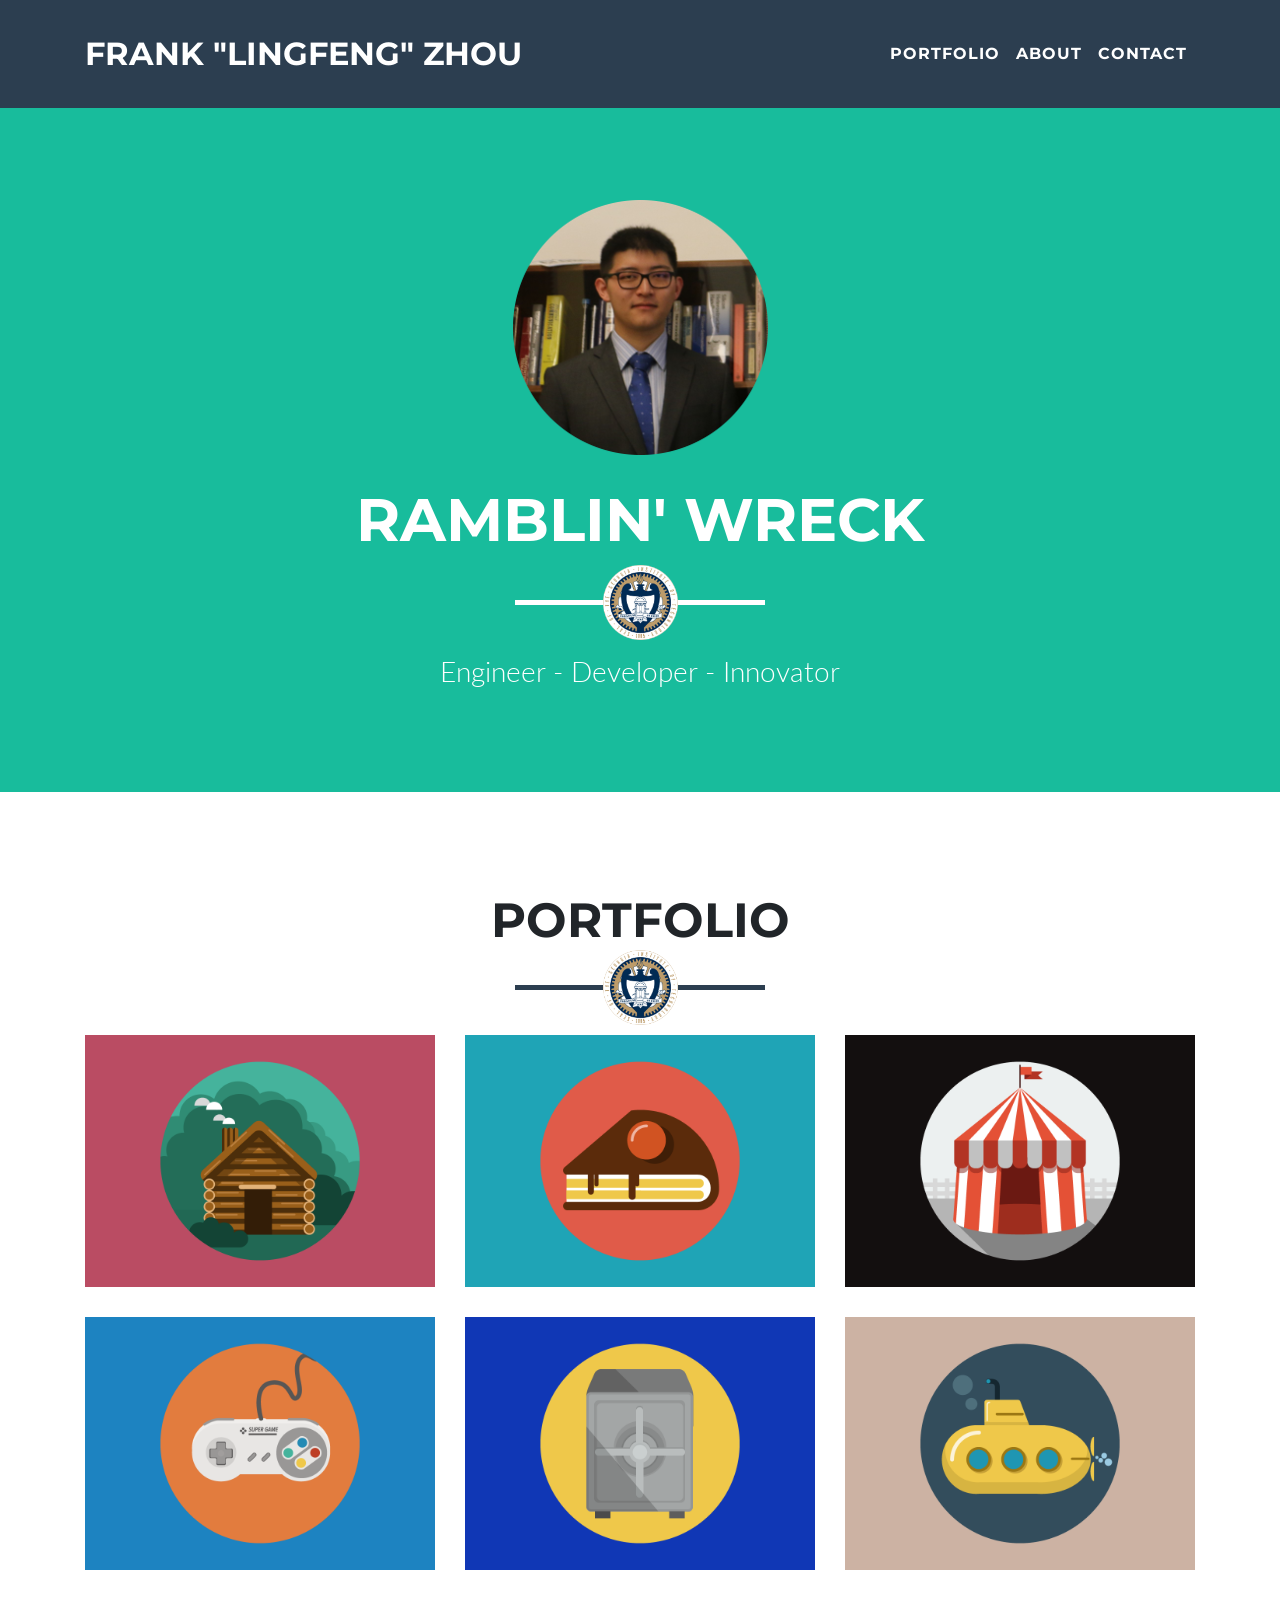
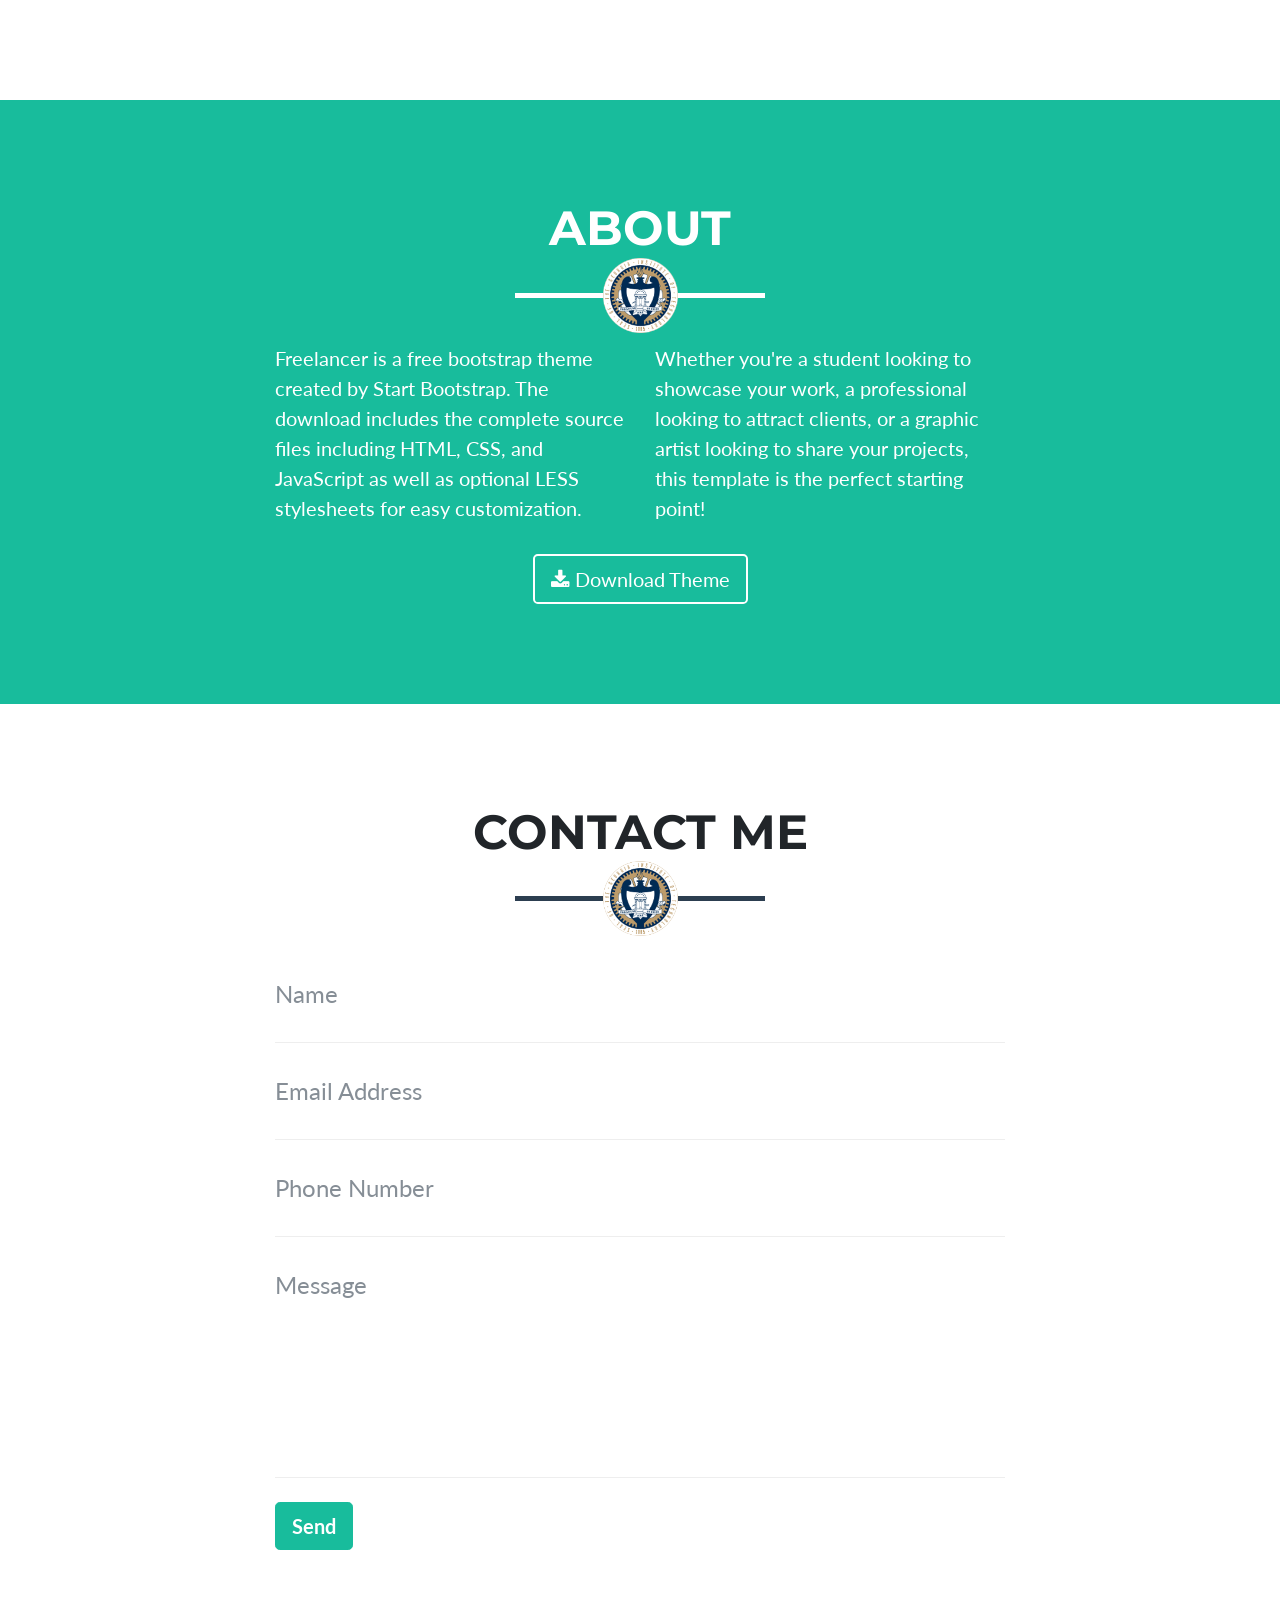
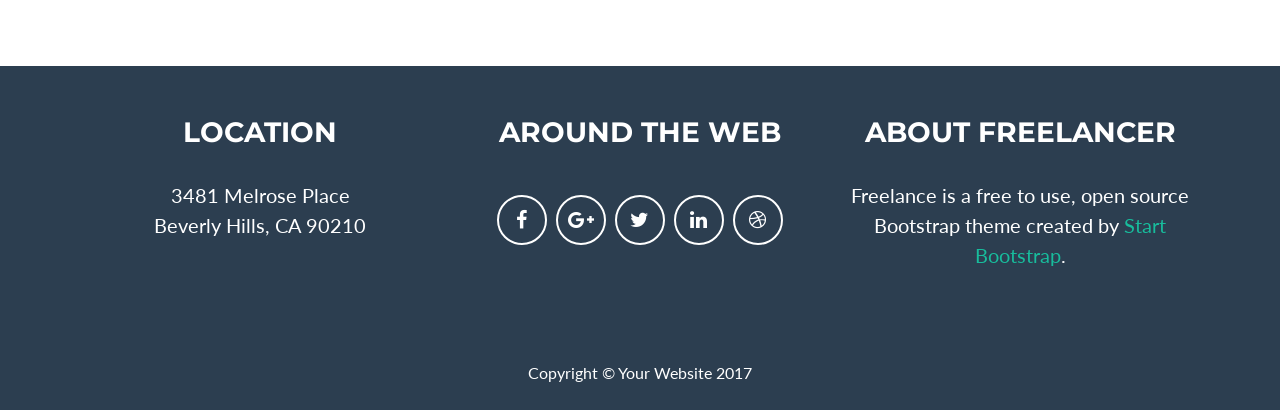
==== index.html @ 7f820479 "styling fixes" ====
<!DOCTYPE html>
<html lang="en">

  <head>

    <meta charset="utf-8">
    <meta name="viewport" content="width=device-width, initial-scale=1, shrink-to-fit=no">
    <meta name="description" content="">
    <meta name="author" content="">

    <title>Frank "Lingfeng" Zhou</title>

    <!-- Bootstrap core CSS -->
    <link href="vendor/bootstrap/css/bootstrap.min.css" rel="stylesheet">

    <!-- Custom fonts for this template -->
    <link href="vendor/font-awesome/css/font-awesome.min.css" rel="stylesheet" type="text/css">
    <link href="https://fonts.googleapis.com/css?family=Montserrat:400,700" rel="stylesheet" type="text/css">
    <link href="https://fonts.googleapis.com/css?family=Lato:400,700,400italic,700italic" rel="stylesheet" type="text/css">

    <!-- Custom styles for this template -->
    <link href="css/freelancer.css" rel="stylesheet">

  </head>

  <body id="page-top">

    <!-- Navigation -->
    <nav class="navbar navbar-expand-lg navbar-light fixed-top" id="mainNav">
      <div class="container">
        <a class="navbar-brand js-scroll-trigger" href="#page-top">Frank "Lingfeng" Zhou</a>
        <button class="navbar-toggler navbar-toggler-right" type="button" data-toggle="collapse" data-target="#navbarResponsive" aria-controls="navbarResponsive" aria-expanded="false" aria-label="Toggle navigation">
          Menu
          <i class="fa fa-bars"></i>
        </button>
        <div class="collapse navbar-collapse" id="navbarResponsive">
          <ul class="navbar-nav ml-auto">
            <li class="nav-item">
              <a class="nav-link js-scroll-trigger" href="#portfolio">Portfolio</a>
            </li>
            <li class="nav-item">
              <a class="nav-link js-scroll-trigger" href="#about">About</a>
            </li>
            <li class="nav-item">
              <a class="nav-link js-scroll-trigger" href="#contact">Contact</a>
            </li>
          </ul>
        </div>
      </div>
    </nav>

    <!-- Header -->
    <header class="masthead">
      <div class="container">
        <img class="img-fluid" src="img/profile.png" alt="">
        <div class="intro-text">
          <span class="name">Ramblin' Wreck</span>
          <hr class="star-light">
          <span class="skills">Engineer - Developer - Innovator</span>
        </div>
      </div>
    </header>

    <!-- Portfolio Grid Section -->
    <section id="portfolio">
      <div class="container">
        <h2 class="text-center">Portfolio</h2>
        <hr class="star-primary">
        <div class="row">
          <div class="col-sm-4 portfolio-item">
            <a class="portfolio-link" href="#portfolioModal1" data-toggle="modal">
              <div class="caption">
                <div class="caption-content">
                  <i class="fa fa-search-plus fa-3x"></i>
                </div>
              </div>
              <img class="img-fluid" src="img/portfolio/cabin.png" alt="">
            </a>
          </div>
          <div class="col-sm-4 portfolio-item">
            <a class="portfolio-link" href="#portfolioModal2" data-toggle="modal">
              <div class="caption">
                <div class="caption-content">
                  <i class="fa fa-search-plus fa-3x"></i>
                </div>
              </div>
              <img class="img-fluid" src="img/portfolio/cake.png" alt="">
            </a>
          </div>
          <div class="col-sm-4 portfolio-item">
            <a class="portfolio-link" href="#portfolioModal3" data-toggle="modal">
              <div class="caption">
                <div class="caption-content">
                  <i class="fa fa-search-plus fa-3x"></i>
                </div>
              </div>
              <img class="img-fluid" src="img/portfolio/circus.png" alt="">
            </a>
          </div>
          <div class="col-sm-4 portfolio-item">
            <a class="portfolio-link" href="#portfolioModal4" data-toggle="modal">
              <div class="caption">
                <div class="caption-content">
                  <i class="fa fa-search-plus fa-3x"></i>
                </div>
              </div>
              <img class="img-fluid" src="img/portfolio/game.png" alt="">
            </a>
          </div>
          <div class="col-sm-4 portfolio-item">
            <a class="portfolio-link" href="#portfolioModal5" data-toggle="modal">
              <div class="caption">
                <div class="caption-content">
                  <i class="fa fa-search-plus fa-3x"></i>
                </div>
              </div>
              <img class="img-fluid" src="img/portfolio/safe.png" alt="">
            </a>
          </div>
          <div class="col-sm-4 portfolio-item">
            <a class="portfolio-link" href="#portfolioModal6" data-toggle="modal">
              <div class="caption">
                <div class="caption-content">
                  <i class="fa fa-search-plus fa-3x"></i>
                </div>
              </div>
              <img class="img-fluid" src="img/portfolio/submarine.png" alt="">
            </a>
          </div>
        </div>
      </div>
    </section>

    <!-- About Section -->
    <section class="success" id="about">
      <div class="container">
        <h2 class="text-center">About</h2>
        <hr class="star-light">
        <div class="row">
          <div class="col-lg-4 ml-auto">
            <p>Freelancer is a free bootstrap theme created by Start Bootstrap. The download includes the complete source files including HTML, CSS, and JavaScript as well as optional LESS stylesheets for easy customization.</p>
          </div>
          <div class="col-lg-4 mr-auto">
            <p>Whether you're a student looking to showcase your work, a professional looking to attract clients, or a graphic artist looking to share your projects, this template is the perfect starting point!</p>
          </div>
          <div class="col-lg-8 mx-auto text-center">
            <a href="#" class="btn btn-lg btn-outline">
              <i class="fa fa-download"></i>
              Download Theme
            </a>
          </div>
        </div>
      </div>
    </section>

    <!-- Contact Section -->
    <section id="contact">
      <div class="container">
        <h2 class="text-center">Contact Me</h2>
        <hr class="star-primary">
        <div class="row">
          <div class="col-lg-8 mx-auto">
            <!-- To configure the contact form email address, go to mail/contact_me.php and update the email address in the PHP file on line 19. -->
            <!-- The form should work on most web servers, but if the form is not working you may need to configure your web server differently. -->
            <form name="sentMessage" id="contactForm" novalidate>
              <div class="control-group">
                <div class="form-group floating-label-form-group controls">
                  <label>Name</label>
                  <input class="form-control" id="name" type="text" placeholder="Name" required data-validation-required-message="Please enter your name.">
                  <p class="help-block text-danger"></p>
                </div>
              </div>
              <div class="control-group">
                <div class="form-group floating-label-form-group controls">
                  <label>Email Address</label>
                  <input class="form-control" id="email" type="email" placeholder="Email Address" required data-validation-required-message="Please enter your email address.">
                  <p class="help-block text-danger"></p>
                </div>
              </div>
              <div class="control-group">
                <div class="form-group floating-label-form-group controls">
                  <label>Phone Number</label>
                  <input class="form-control" id="phone" type="tel" placeholder="Phone Number" required data-validation-required-message="Please enter your phone number.">
                  <p class="help-block text-danger"></p>
                </div>
              </div>
              <div class="control-group">
                <div class="form-group floating-label-form-group controls">
                  <label>Message</label>
                  <textarea class="form-control" id="message" rows="5" placeholder="Message" required data-validation-required-message="Please enter a message."></textarea>
                  <p class="help-block text-danger"></p>
                </div>
              </div>
              <br>
              <div id="success"></div>
              <div class="form-group">
                <button type="submit" class="btn btn-success btn-lg" id="sendMessageButton">Send</button>
              </div>
            </form>
          </div>
        </div>
      </div>
    </section>

    <!-- Footer -->
    <footer class="text-center">
      <div class="footer-above">
        <div class="container">
          <div class="row">
            <div class="footer-col col-md-4">
              <h3>Location</h3>
              <p>3481 Melrose Place
                <br>Beverly Hills, CA 90210</p>
            </div>
            <div class="footer-col col-md-4">
              <h3>Around the Web</h3>
              <ul class="list-inline">
                <li class="list-inline-item">
                  <a class="btn-social btn-outline" href="#">
                    <i class="fa fa-fw fa-facebook"></i>
                  </a>
                </li>
                <li class="list-inline-item">
                  <a class="btn-social btn-outline" href="#">
                    <i class="fa fa-fw fa-google-plus"></i>
                  </a>
                </li>
                <li class="list-inline-item">
                  <a class="btn-social btn-outline" href="#">
                    <i class="fa fa-fw fa-twitter"></i>
                  </a>
                </li>
                <li class="list-inline-item">
                  <a class="btn-social btn-outline" href="#">
                    <i class="fa fa-fw fa-linkedin"></i>
                  </a>
                </li>
                <li class="list-inline-item">
                  <a class="btn-social btn-outline" href="#">
                    <i class="fa fa-fw fa-dribbble"></i>
                  </a>
                </li>
              </ul>
            </div>
            <div class="footer-col col-md-4">
              <h3>About Freelancer</h3>
              <p>Freelance is a free to use, open source Bootstrap theme created by
                <a href="http://startbootstrap.com">Start Bootstrap</a>.</p>
            </div>
          </div>
        </div>
      </div>
      <div class="footer-below">
        <div class="container">
          <div class="row">
            <div class="col-lg-12">
              Copyright &copy; Your Website 2017
            </div>
          </div>
        </div>
      </div>
    </footer>

    <!-- Scroll to Top Button (Only visible on small and extra-small screen sizes) -->
    <div class="scroll-top d-lg-none">
      <a class="btn btn-primary js-scroll-trigger" href="#page-top">
        <i class="fa fa-chevron-up"></i>
      </a>
    </div>

    <!-- Portfolio Modals -->
    <div class="portfolio-modal modal fade" id="portfolioModal1" tabindex="-1" role="dialog" aria-hidden="true">
      <div class="modal-dialog" role="document">
        <div class="modal-content">
          <div class="close-modal" data-dismiss="modal">
            <div class="lr">
              <div class="rl"></div>
            </div>
          </div>
          <div class="container">
            <div class="row">
              <div class="col-lg-8 mx-auto">
                <div class="modal-body">
                  <h2>Project Title</h2>
                  <hr class="star-primary">
                  <img class="img-fluid img-centered" src="img/portfolio/cabin.png" alt="">
                  <p>Use this area of the page to describe your project. The icon above is part of a free icon set by
                    <a href="https://sellfy.com/p/8Q9P/jV3VZ/">Flat Icons</a>. On their website, you can download their free set with 16 icons, or you can purchase the entire set with 146 icons for only $12!</p>
                  <ul class="list-inline item-details">
                    <li>Client:
                      <strong>
                        <a href="http://startbootstrap.com">Start Bootstrap</a>
                      </strong>
                    </li>
                    <li>Date:
                      <strong>
                        <a href="http://startbootstrap.com">April 2014</a>
                      </strong>
                    </li>
                    <li>Service:
                      <strong>
                        <a href="http://startbootstrap.com">Web Development</a>
                      </strong>
                    </li>
                  </ul>
                  <button class="btn btn-success" type="button" data-dismiss="modal">
                    <i class="fa fa-times"></i>
                    Close</button>
                </div>
              </div>
            </div>
          </div>
        </div>
      </div>
    </div>
    <div class="portfolio-modal modal fade" id="portfolioModal2" tabindex="-1" role="dialog" aria-hidden="true">
      <div class="modal-dialog" role="document">
        <div class="modal-content">
          <div class="close-modal" data-dismiss="modal">
            <div class="lr">
              <div class="rl"></div>
            </div>
          </div>
          <div class="container">
            <div class="row">
              <div class="col-lg-8 mx-auto">
                <div class="modal-body">
                  <h2>Project Title</h2>
                  <hr class="star-primary">
                  <img class="img-fluid img-centered" src="img/portfolio/cake.png" alt="">
                  <p>Use this area of the page to describe your project. The icon above is part of a free icon set by
                    <a href="https://sellfy.com/p/8Q9P/jV3VZ/">Flat Icons</a>. On their website, you can download their free set with 16 icons, or you can purchase the entire set with 146 icons for only $12!</p>
                  <ul class="list-inline item-details">
                    <li>Client:
                      <strong>
                        <a href="http://startbootstrap.com">Start Bootstrap</a>
                      </strong>
                    </li>
                    <li>Date:
                      <strong>
                        <a href="http://startbootstrap.com">April 2014</a>
                      </strong>
                    </li>
                    <li>Service:
                      <strong>
                        <a href="http://startbootstrap.com">Web Development</a>
                      </strong>
                    </li>
                  </ul>
                  <button class="btn btn-success" type="button" data-dismiss="modal">
                    <i class="fa fa-times"></i>
                    Close</button>
                </div>
              </div>
            </div>
          </div>
        </div>
      </div>
    </div>
    <div class="portfolio-modal modal fade" id="portfolioModal3" tabindex="-1" role="dialog" aria-hidden="true">
      <div class="modal-dialog" role="document">
        <div class="modal-content">
          <div class="close-modal" data-dismiss="modal">
            <div class="lr">
              <div class="rl"></div>
            </div>
          </div>
          <div class="container">
            <div class="row">
              <div class="col-lg-8 mx-auto">
                <div class="modal-body">
                  <h2>Project Title</h2>
                  <hr class="star-primary">
                  <img class="img-fluid img-centered" src="img/portfolio/circus.png" alt="">
                  <p>Use this area of the page to describe your project. The icon above is part of a free icon set by
                    <a href="https://sellfy.com/p/8Q9P/jV3VZ/">Flat Icons</a>. On their website, you can download their free set with 16 icons, or you can purchase the entire set with 146 icons for only $12!</p>
                  <ul class="list-inline item-details">
                    <li>Client:
                      <strong>
                        <a href="http://startbootstrap.com">Start Bootstrap</a>
                      </strong>
                    </li>
                    <li>Date:
                      <strong>
                        <a href="http://startbootstrap.com">April 2014</a>
                      </strong>
                    </li>
                    <li>Service:
                      <strong>
                        <a href="http://startbootstrap.com">Web Development</a>
                      </strong>
                    </li>
                  </ul>
                  <button class="btn btn-success" type="button" data-dismiss="modal">
                    <i class="fa fa-times"></i>
                    Close</button>
                </div>
              </div>
            </div>
          </div>
        </div>
      </div>
    </div>
    <div class="portfolio-modal modal fade" id="portfolioModal4" tabindex="-1" role="dialog" aria-hidden="true">
      <div class="modal-dialog" role="document">
        <div class="modal-content">
          <div class="close-modal" data-dismiss="modal">
            <div class="lr">
              <div class="rl"></div>
            </div>
          </div>
          <div class="container">
            <div class="row">
              <div class="col-lg-8 mx-auto">
                <div class="modal-body">
                  <h2>Project Title</h2>
                  <hr class="star-primary">
                  <img class="img-fluid img-centered" src="img/portfolio/game.png" alt="">
                  <p>Use this area of the page to describe your project. The icon above is part of a free icon set by
                    <a href="https://sellfy.com/p/8Q9P/jV3VZ/">Flat Icons</a>. On their website, you can download their free set with 16 icons, or you can purchase the entire set with 146 icons for only $12!</p>
                  <ul class="list-inline item-details">
                    <li>Client:
                      <strong>
                        <a href="http://startbootstrap.com">Start Bootstrap</a>
                      </strong>
                    </li>
                    <li>Date:
                      <strong>
                        <a href="http://startbootstrap.com">April 2014</a>
                      </strong>
                    </li>
                    <li>Service:
                      <strong>
                        <a href="http://startbootstrap.com">Web Development</a>
                      </strong>
                    </li>
                  </ul>
                  <button class="btn btn-success" type="button" data-dismiss="modal">
                    <i class="fa fa-times"></i>
                    Close</button>
                </div>
              </div>
            </div>
          </div>
        </div>
      </div>
    </div>
    <div class="portfolio-modal modal fade" id="portfolioModal5" tabindex="-1" role="dialog" aria-hidden="true">
      <div class="modal-dialog" role="document">
        <div class="modal-content">
          <div class="close-modal" data-dismiss="modal">
            <div class="lr">
              <div class="rl"></div>
            </div>
          </div>
          <div class="container">
            <div class="row">
              <div class="col-lg-8 mx-auto">
                <div class="modal-body">
                  <h2>Project Title</h2>
                  <hr class="star-primary">
                  <img class="img-fluid img-centered" src="img/portfolio/safe.png" alt="">
                  <p>Use this area of the page to describe your project. The icon above is part of a free icon set by
                    <a href="https://sellfy.com/p/8Q9P/jV3VZ/">Flat Icons</a>. On their website, you can download their free set with 16 icons, or you can purchase the entire set with 146 icons for only $12!</p>
                  <ul class="list-inline item-details">
                    <li>Client:
                      <strong>
                        <a href="http://startbootstrap.com">Start Bootstrap</a>
                      </strong>
                    </li>
                    <li>Date:
                      <strong>
                        <a href="http://startbootstrap.com">April 2014</a>
                      </strong>
                    </li>
                    <li>Service:
                      <strong>
                        <a href="http://startbootstrap.com">Web Development</a>
                      </strong>
                    </li>
                  </ul>
                  <button class="btn btn-success" type="button" data-dismiss="modal">
                    <i class="fa fa-times"></i>
                    Close</button>
                </div>
              </div>
            </div>
          </div>
        </div>
      </div>
    </div>
    <div class="portfolio-modal modal fade" id="portfolioModal6" tabindex="-1" role="dialog" aria-hidden="true">
      <div class="modal-dialog" role="document">
        <div class="modal-content">
          <div class="close-modal" data-dismiss="modal">
            <div class="lr">
              <div class="rl"></div>
            </div>
          </div>
          <div class="container">
            <div class="row">
              <div class="col-lg-8 mx-auto">
                <div class="modal-body">
                  <h2>Project Title</h2>
                  <hr class="star-primary">
                  <img class="img-fluid img-centered" src="img/portfolio/submarine.png" alt="">
                  <p>Use this area of the page to describe your project. The icon above is part of a free icon set by
                    <a href="https://sellfy.com/p/8Q9P/jV3VZ/">Flat Icons</a>. On their website, you can download their free set with 16 icons, or you can purchase the entire set with 146 icons for only $12!</p>
                  <ul class="list-inline item-details">
                    <li>Client:
                      <strong>
                        <a href="http://startbootstrap.com">Start Bootstrap</a>
                      </strong>
                    </li>
                    <li>Date:
                      <strong>
                        <a href="http://startbootstrap.com">April 2014</a>
                      </strong>
                    </li>
                    <li>Service:
                      <strong>
                        <a href="http://startbootstrap.com">Web Development</a>
                      </strong>
                    </li>
                  </ul>
                  <button class="btn btn-success" type="button" data-dismiss="modal">
                    <i class="fa fa-times"></i>
                    Close</button>
                </div>
              </div>
            </div>
          </div>
        </div>
      </div>
    </div>

    <!-- Bootstrap core JavaScript -->
    <script src="vendor/jquery/jquery.min.js"></script>
    <script src="vendor/bootstrap/js/bootstrap.bundle.min.js"></script>

    <!-- Plugin JavaScript -->
    <script src="vendor/jquery-easing/jquery.easing.min.js"></script>

    <!-- Contact Form JavaScript -->
    <script src="js/jqBootstrapValidation.js"></script>
    <script src="js/contact_me.js"></script>

    <!-- Custom scripts for this template -->
    <script src="js/freelancer.min.js"></script>

  </body>

</html>
---- css/freelancer.css ----
/*!
 * Start Bootstrap - Freelancer v4.0.0-beta.2 (https://startbootstrap.com/template-overviews/freelancer)
 * Copyright 2013-2017 Start Bootstrap
 * Licensed under MIT (https://github.com/BlackrockDigital/startbootstrap-freelancer/blob/master/LICENSE)
 */
body {
  font-family: 'Lato', 'Helvetica Neue', Helvetica, Arial, sans-serif;
  overflow-x: hidden; }

p {
  font-size: 20px; }

p.small {
  font-size: 16px; }

a,
a.active,
a:active,
a:focus,
a:hover {
  color: #18BC9C;
  outline: none; }

h1,
h2,
h3,
h4,
h5,
h6 {
  font-family: 'Montserrat', 'Helvetica Neue', Helvetica, Arial, sans-serif;
  font-weight: 700;
  text-transform: uppercase; }

hr.star-light,
hr.star-primary {
  max-width: 250px;
  margin: 35px auto 45px;
  padding: 0;
  text-align: center;
  border: none;
  border-top: solid 5px; }

hr.star-light:after,
hr.star-primary:after {
  position: relative;
  top: -2.5em;
  display: inline-block;
  content:  url('../img/gt-seal.png'); }

hr.star-light {
  border-color: white; }

hr.star-light:after {
  color: white;
  background-color: #00000000; }

hr.star-primary {
  border-color: #2C3E50; }

hr.star-primary:after {
  color: #2C3E50;
  background-color: white; }

.img-centered {
  margin: 0 auto; }

section {
  padding: 100px 0; }
  section h2 {
    font-size: 3em;
    margin: 0; }

section.success {
  color: white;
  background: #18BC9C; }

@media (max-width: 767px) {
  section {
    padding: 75px 0; }
  section.first {
    padding-top: 75px; } }

.scroll-top {
  position: fixed;
  z-index: 1049;
  right: 2%;
  bottom: 2%;
  width: 50px;
  height: 50px; }
  .scroll-top .btn {
    font-size: 16px;
    line-height: 28px;
    width: 50px;
    height: 50px;
    text-align: center;
    border-radius: 100%; }
    .scroll-top .btn:focus {
      outline: none; }

#mainNav {
  font-family: 'Montserrat', 'Helvetica Neue', Helvetica, Arial, sans-serif;
  font-weight: 700;
  text-transform: uppercase;
  border: none;
  background: #2C3E50; }
  #mainNav a:focus {
    outline: none; }
  #mainNav .navbar-brand {
    font-size: 1.1rem;
    color: white; }
    #mainNav .navbar-brand.active, #mainNav .navbar-brand:active, #mainNav .navbar-brand:focus, #mainNav .navbar-brand:hover {
      color: white; }
  #mainNav .navbar-nav {
    letter-spacing: 1px; }
    #mainNav .navbar-nav li.nav-item a.nav-link {
      color: white; }
      #mainNav .navbar-nav li.nav-item a.nav-link:hover {
        color: #18BC9C;
        outline: none; }
      #mainNav .navbar-nav li.nav-item a.nav-link:active, #mainNav .navbar-nav li.nav-item a.nav-link:focus {
        color: white; }
  #mainNav .navbar-toggler {
    font-size: 14px;
    padding: 11px;
    text-transform: uppercase;
    color: white;
    border-color: white; }
    #mainNav .navbar-toggler:focus, #mainNav .navbar-toggler:hover {
      color: white;
      border-color: #18BC9C;
      background-color: #18BC9C; }

@media (min-width: 992px) {
  #mainNav {
    padding-top: 25px;
    padding-bottom: 25px;
    -webkit-transition: padding-top 0.3s, padding-bottom 0.3s;
    -moz-transition: padding-top 0.3s, padding-bottom 0.3s;
    transition: padding-top 0.3s, padding-bottom 0.3s; }
    #mainNav .navbar-brand {
      font-size: 2em;
      -webkit-transition: all 0.3s;
      -moz-transition: all 0.3s;
      transition: all 0.3s; }
    #mainNav .navbar-nav > li.nav-item > a.nav-link.active {
      color: white;
      border-radius: 3px;
      background: #18BC9C; }
      #mainNav .navbar-nav > li.nav-item > a.nav-link.active:active, #mainNav .navbar-nav > li.nav-item > a.nav-link.active:focus, #mainNav .navbar-nav > li.nav-item > a.nav-link.active:hover {
        color: white;
        background: #18BC9C; }
  #mainNav.navbar-shrink {
    padding-top: 10px;
    padding-bottom: 10px; }
    #mainNav.navbar-shrink .navbar-brand {
      font-size: 1.5em; } }

header.masthead {
  padding-top: 100px;
  padding-bottom: 50px;
  text-align: center;
  color: white;
  background: #18BC9C;
  background-image: url('../img/city-pano.png');
  background-attachment: fixed;
  background-size: auto 100%;}
  header.masthead img {
    display: block;
    margin: 0 auto 20px; }
  header.masthead .intro-text .name {
    font-family: 'Montserrat', 'Helvetica Neue', Helvetica, Arial, sans-serif;
    font-size: 2em;
    font-weight: 700;
    display: block;
    text-transform: uppercase; }
  header.masthead .intro-text .skills {
    font-size: 1.25em;
    font-weight: 300; }

@media (min-width: 768px) {
  header.masthead {
    padding-top: 200px;
    padding-bottom: 100px; }
    header.masthead .intro-text .name {
      font-size: 3.75em; }
    header.masthead .intro-text .skills {
      font-size: 1.75em; } }

#portfolio .portfolio-item {
  right: 0;
  margin: 0 0 15px; }
  #portfolio .portfolio-item .portfolio-link {
    position: relative;
    display: block;
    max-width: 400px;
    margin: 0 auto;
    cursor: pointer; }
    #portfolio .portfolio-item .portfolio-link .caption {
      position: absolute;
      width: 100%;
      height: 100%;
      -webkit-transition: all ease 0.5s;
      -moz-transition: all ease 0.5s;
      transition: all ease 0.5s;
      opacity: 0;
      background: rgba(24, 188, 156, 0.9); }
      #portfolio .portfolio-item .portfolio-link .caption:hover {
        opacity: 1; }
      #portfolio .portfolio-item .portfolio-link .caption .caption-content {
        font-size: 20px;
        position: absolute;
        top: 50%;
        width: 100%;
        height: 20px;
        margin-top: -12px;
        text-align: center;
        color: white; }
        #portfolio .portfolio-item .portfolio-link .caption .caption-content i {
          margin-top: -12px; }
        #portfolio .portfolio-item .portfolio-link .caption .caption-content h3,
        #portfolio .portfolio-item .portfolio-link .caption .caption-content h4 {
          margin: 0; }

#portfolio * {
  z-index: 2; }

@media (min-width: 767px) {
  #portfolio .portfolio-item {
    margin: 0 0 30px; } }

.portfolio-modal .modal-dialog {
  max-width: 100%;
  min-height: 100%;
  margin: 0;
  padding: 0;
  text-align: center;
  border: none;
  border-radius: 0;
  background-clip: border-box;
  -webkit-box-shadow: none;
  box-shadow: none; }
  .portfolio-modal .modal-dialog .modal-content {
    padding: 100px 0;
    border: 0;
    border-radius: 0; }
    .portfolio-modal .modal-dialog .modal-content h2 {
      font-size: 3em;
      margin: 0; }
    .portfolio-modal .modal-dialog .modal-content img {
      margin-bottom: 30px; }
    .portfolio-modal .modal-dialog .modal-content .item-details {
      margin: 30px 0; }

.portfolio-modal .close-modal {
  position: absolute;
  top: 25px;
  right: 25px;
  width: 75px;
  height: 75px;
  cursor: pointer;
  background-color: transparent; }
  .portfolio-modal .close-modal:hover {
    opacity: 0.3; }
  .portfolio-modal .close-modal .lr {
    /* Safari and Chrome */
    z-index: 1051;
    width: 1px;
    height: 75px;
    margin-left: 35px;
    /* IE 9 */
    -webkit-transform: rotate(45deg);
    -ms-transform: rotate(45deg);
    transform: rotate(45deg);
    background-color: #2C3E50; }
    .portfolio-modal .close-modal .lr .rl {
      /* Safari and Chrome */
      z-index: 1052;
      width: 1px;
      height: 75px;
      /* IE 9 */
      -webkit-transform: rotate(90deg);
      -ms-transform: rotate(90deg);
      transform: rotate(90deg);
      background-color: #2C3E50; }

.portfolio-modal .modal-backdrop {
  display: none;
  opacity: 0; }

.floating-label-form-group {
  position: relative;
  margin-bottom: 0;
  padding-bottom: 0.5em;
  border-bottom: 1px solid #eeeeee; }
  .floating-label-form-group input,
  .floating-label-form-group textarea {
    font-size: 1.5em;
    position: relative;
    z-index: 1;
    padding-right: 0;
    padding-left: 0;
    resize: none;
    border: none;
    border-radius: 0;
    background: none;
    box-shadow: none !important; }
  .floating-label-form-group label {
    font-size: 0.85em;
    line-height: 1.764705882em;
    position: relative;
    z-index: 0;
    top: 2em;
    display: block;
    margin: 0;
    -webkit-transition: top 0.3s ease, opacity 0.3s ease;
    -moz-transition: top 0.3s ease, opacity 0.3s ease;
    -ms-transition: top 0.3s ease, opacity 0.3s ease;
    transition: top 0.3s ease, opacity 0.3s ease;
    vertical-align: middle;
    vertical-align: baseline;
    opacity: 0; }
  .floating-label-form-group:not(:first-child) {
    padding-left: 14px;
    border-left: 1px solid #eeeeee; }

.floating-label-form-group-with-value label {
  top: 0;
  opacity: 1; }

.floating-label-form-group-with-focus label {
  color: #18BC9C; }

form .row:first-child .floating-label-form-group {
  border-top: 1px solid #eeeeee; }

footer {
  color: white; }
  footer h3 {
    margin-bottom: 30px; }
  footer .footer-above {
    padding-top: 50px;
    background-color: #2C3E50; }
  footer .footer-col {
    margin-bottom: 50px; }
  footer .footer-below {
    padding: 25px 0;
    background-color: #2c3e50; }

.btn-outline {
  font-size: 20px;
  margin-top: 15px;
  transition: all 0.3s ease-in-out;
  color: white;
  border: solid 2px white;
  background: transparent; }
  .btn-outline.active, .btn-outline:active, .btn-outline:focus, .btn-outline:hover {
    color: #18BC9C;
    border: solid 2px white;
    background: white; }

.btn-primary {
  font-weight: 700;
  color: white;
  border-color: #2C3E50;
  background-color: #2C3E50; }
  .btn-primary.focus, .btn-primary:focus {
    color: white;
    border-color: black;
    background-color: #1a252f; }
  .btn-primary:hover {
    color: white;
    border-color: #161f29;
    background-color: #1a252f; }
  .btn-primary.active, .btn-primary:active,
  .open > .btn-primary.dropdown-toggle {
    color: white;
    border-color: #161f29;
    background-color: #1a252f; }
    .btn-primary.active.focus, .btn-primary.active:focus, .btn-primary.active:hover, .btn-primary:active.focus, .btn-primary:active:focus, .btn-primary:active:hover,
    .open > .btn-primary.dropdown-toggle.focus,
    .open > .btn-primary.dropdown-toggle:focus,
    .open > .btn-primary.dropdown-toggle:hover {
      color: white;
      border-color: black;
      background-color: #0d1318; }
  .btn-primary.active, .btn-primary:active,
  .open > .btn-primary.dropdown-toggle {
    background-image: none; }
  .btn-primary.disabled.focus, .btn-primary.disabled:focus, .btn-primary.disabled:hover, .btn-primary[disabled].focus, .btn-primary[disabled]:focus, .btn-primary[disabled]:hover,
  fieldset[disabled] .btn-primary.focus,
  fieldset[disabled] .btn-primary:focus,
  fieldset[disabled] .btn-primary:hover {
    border-color: #2C3E50;
    background-color: #2C3E50; }
  .btn-primary .badge {
    color: #2C3E50;
    background-color: white; }

.btn-success {
  font-weight: 700;
  color: white;
  border-color: #18BC9C;
  background-color: #18BC9C; }
  .btn-success.focus, .btn-success:focus {
    color: white;
    border-color: #0a4b3e;
    background-color: #128f76; }
  .btn-success:hover {
    color: white;
    border-color: #11866f;
    background-color: #128f76; }
  .btn-success.active, .btn-success:active,
  .open > .btn-success.dropdown-toggle {
    color: white;
    border-color: #11866f;
    background-color: #128f76; }
    .btn-success.active.focus, .btn-success.active:focus, .btn-success.active:hover, .btn-success:active.focus, .btn-success:active:focus, .btn-success:active:hover,
    .open > .btn-success.dropdown-toggle.focus,
    .open > .btn-success.dropdown-toggle:focus,
    .open > .btn-success.dropdown-toggle:hover {
      color: white;
      border-color: #0a4b3e;
      background-color: #0e6f5c; }
  .btn-success.active, .btn-success:active,
  .open > .btn-success.dropdown-toggle {
    background-image: none; }
  .btn-success.disabled.focus, .btn-success.disabled:focus, .btn-success.disabled:hover, .btn-success[disabled].focus, .btn-success[disabled]:focus, .btn-success[disabled]:hover,
  fieldset[disabled] .btn-success.focus,
  fieldset[disabled] .btn-success:focus,
  fieldset[disabled] .btn-success:hover {
    border-color: #18BC9C;
    background-color: #18BC9C; }
  .btn-success .badge {
    color: #18BC9C;
    background-color: white; }

.btn-social {
  font-size: 20px;
  line-height: 45px;
  display: inline-block;
  width: 50px;
  height: 50px;
  text-align: center;
  border: 2px solid white;
  border-radius: 100%; }

.btn.active,
.btn:active,
.btn:focus {
  outline: none; }
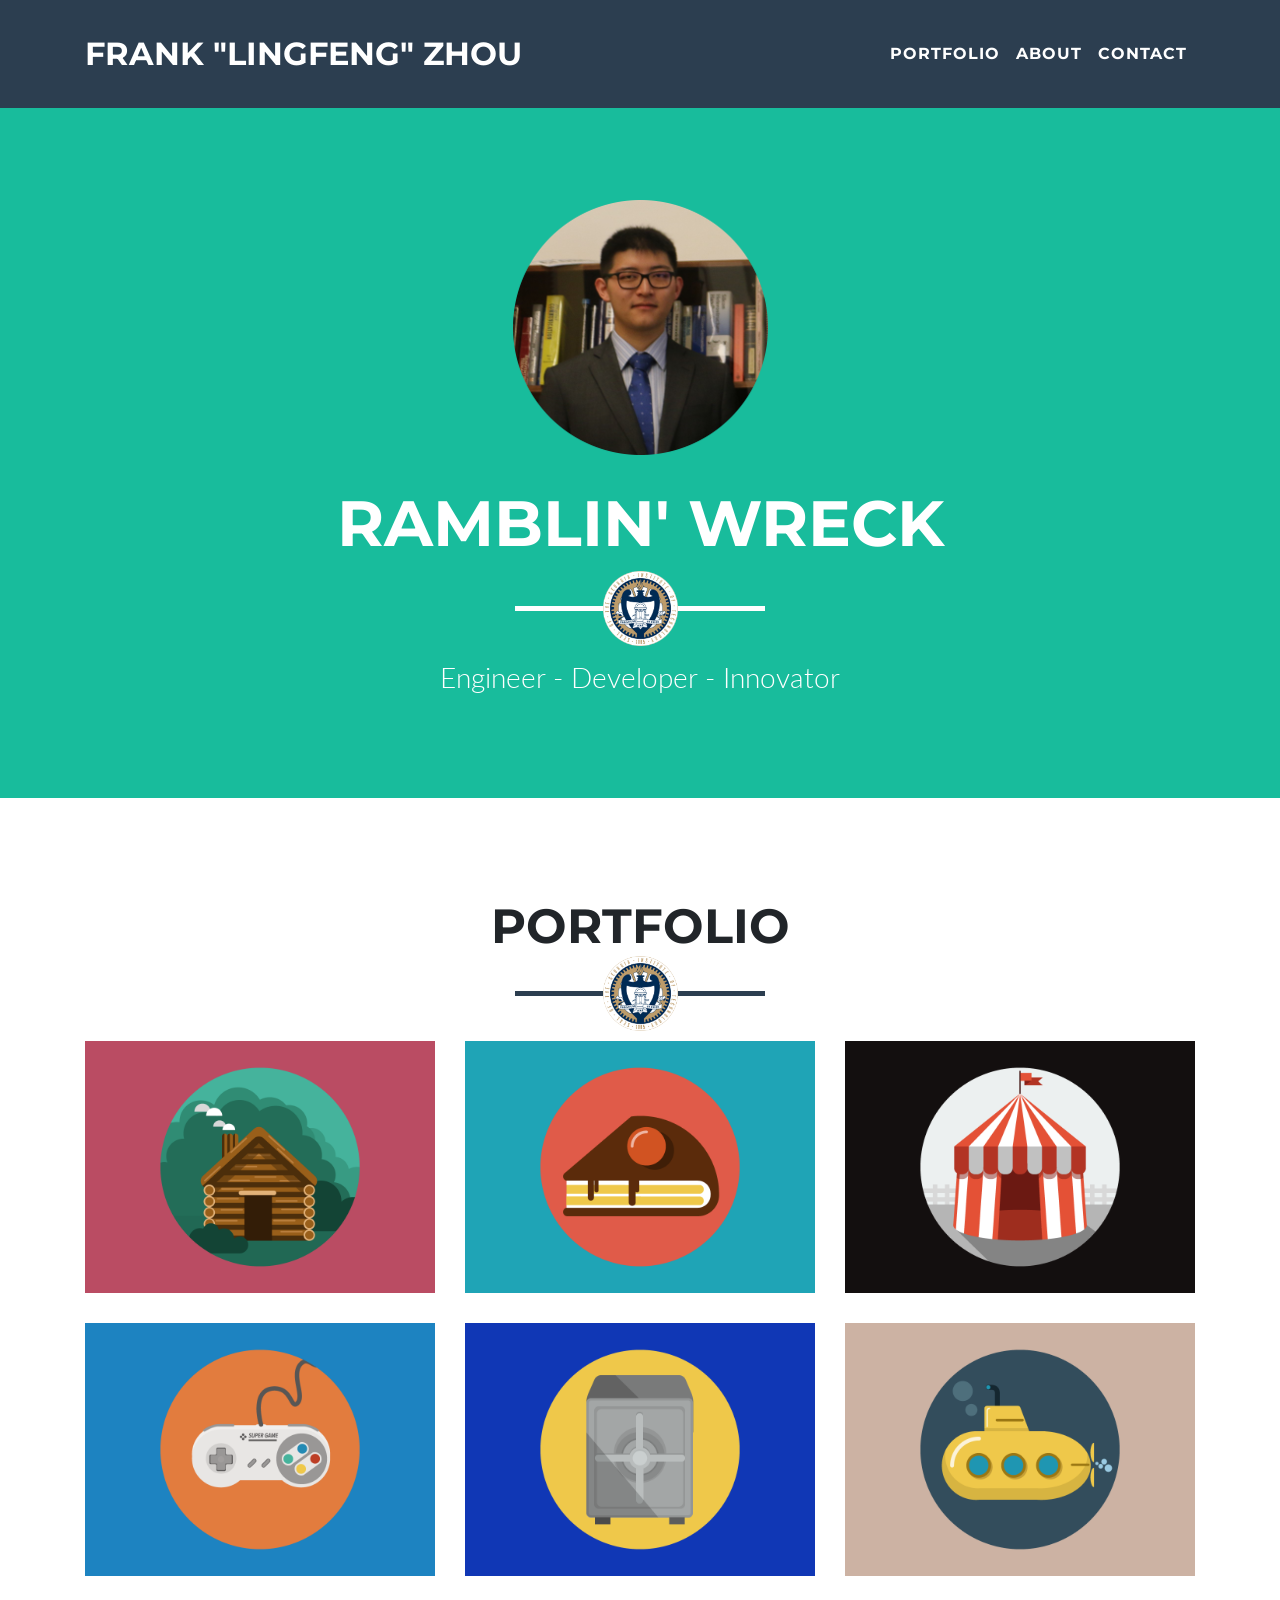
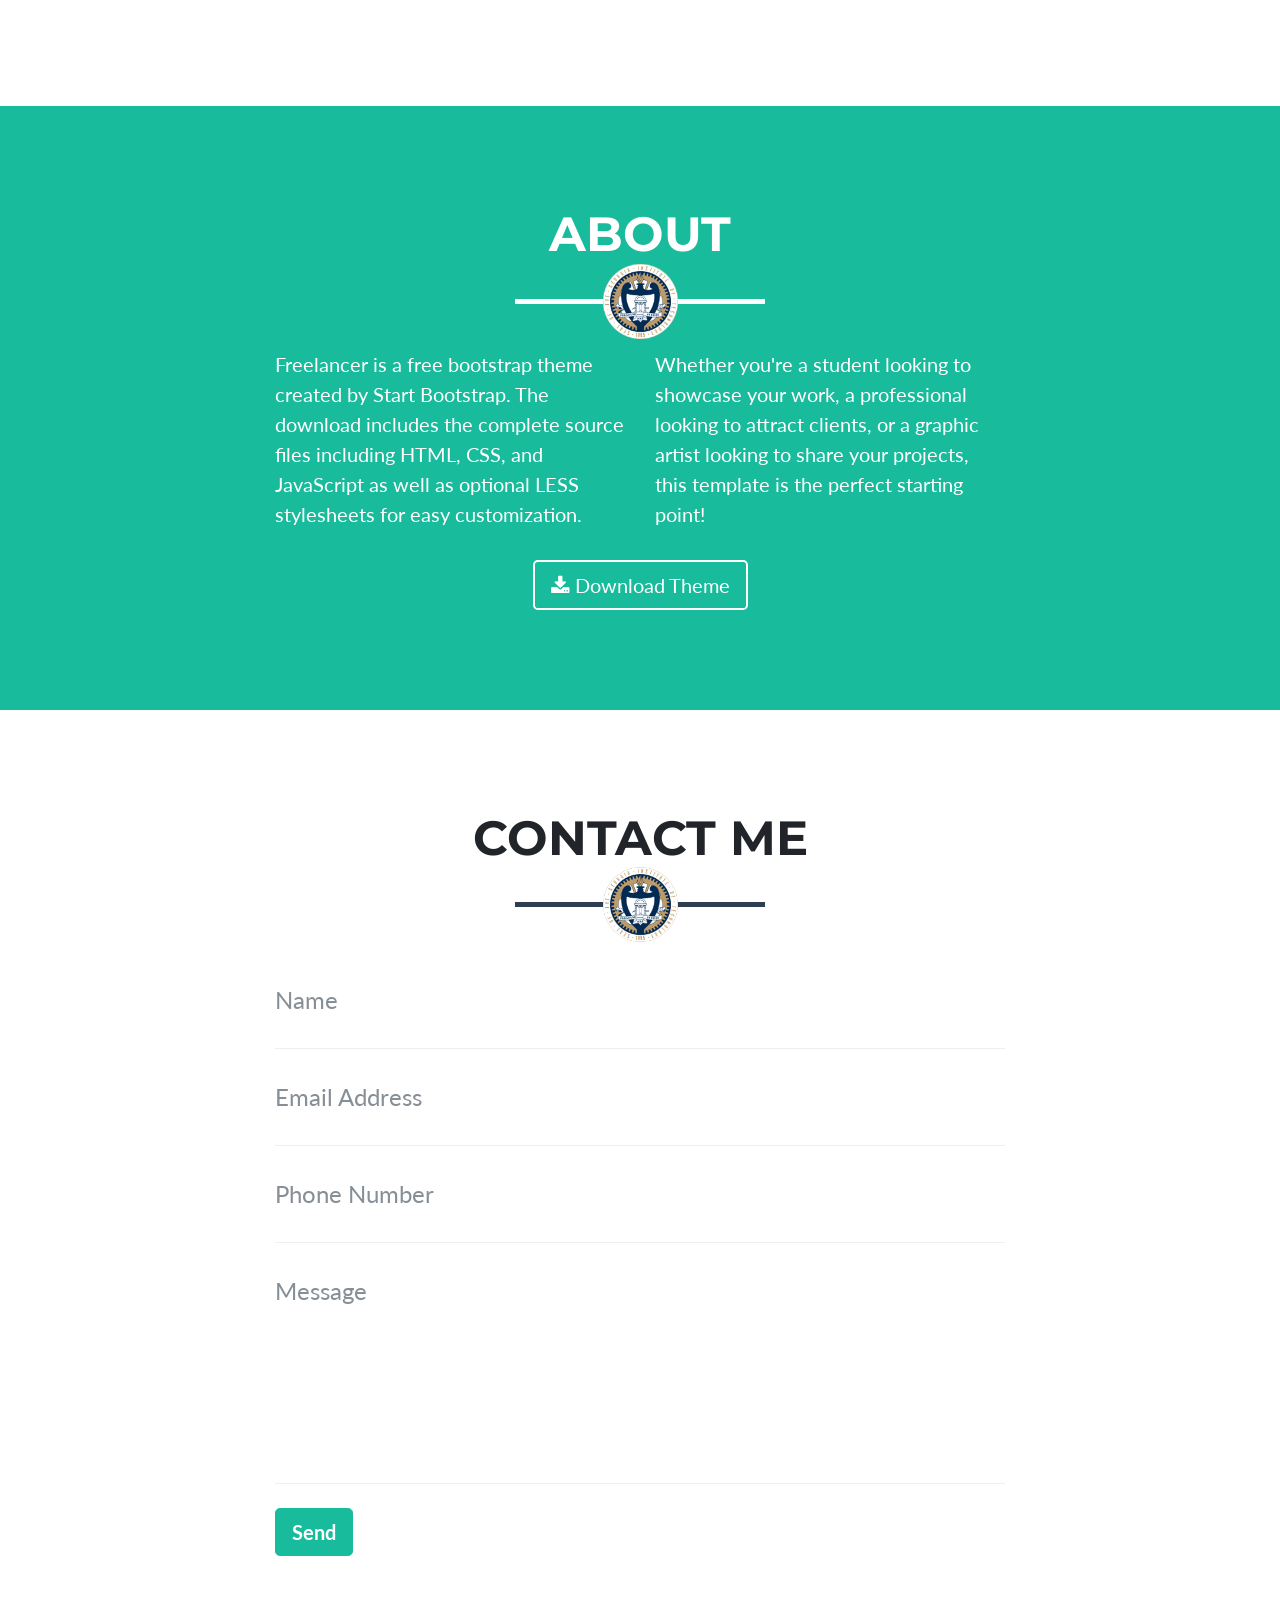
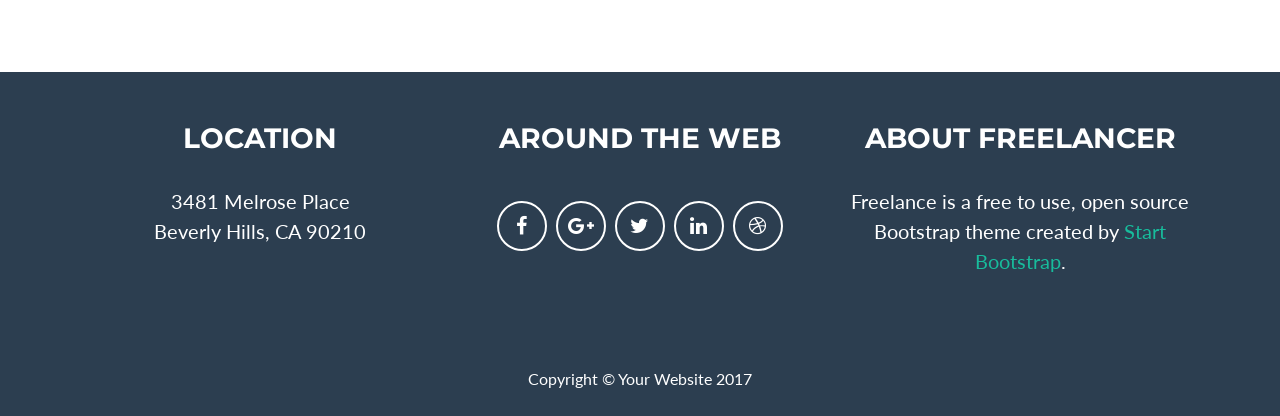
==== commit 5308792e: "style adjustments + favicon" ====
--- a/index.html
+++ b/index.html
@@ -9,6 +9,7 @@
     <meta name="author" content="">
 
     <title>Frank "Lingfeng" Zhou</title>
+    <link rel="icon" href="img/gt-seal.png">
 
     <!-- Bootstrap core CSS -->
     <link href="vendor/bootstrap/css/bootstrap.min.css" rel="stylesheet">
--- a/css/freelancer.css
+++ b/css/freelancer.css
@@ -182,7 +182,7 @@
     padding-top: 200px;
     padding-bottom: 100px; }
     header.masthead .intro-text .name {
-      font-size: 3.75em; }
+      font-size: 4.00em; }
     header.masthead .intro-text .skills {
       font-size: 1.75em; } }
 
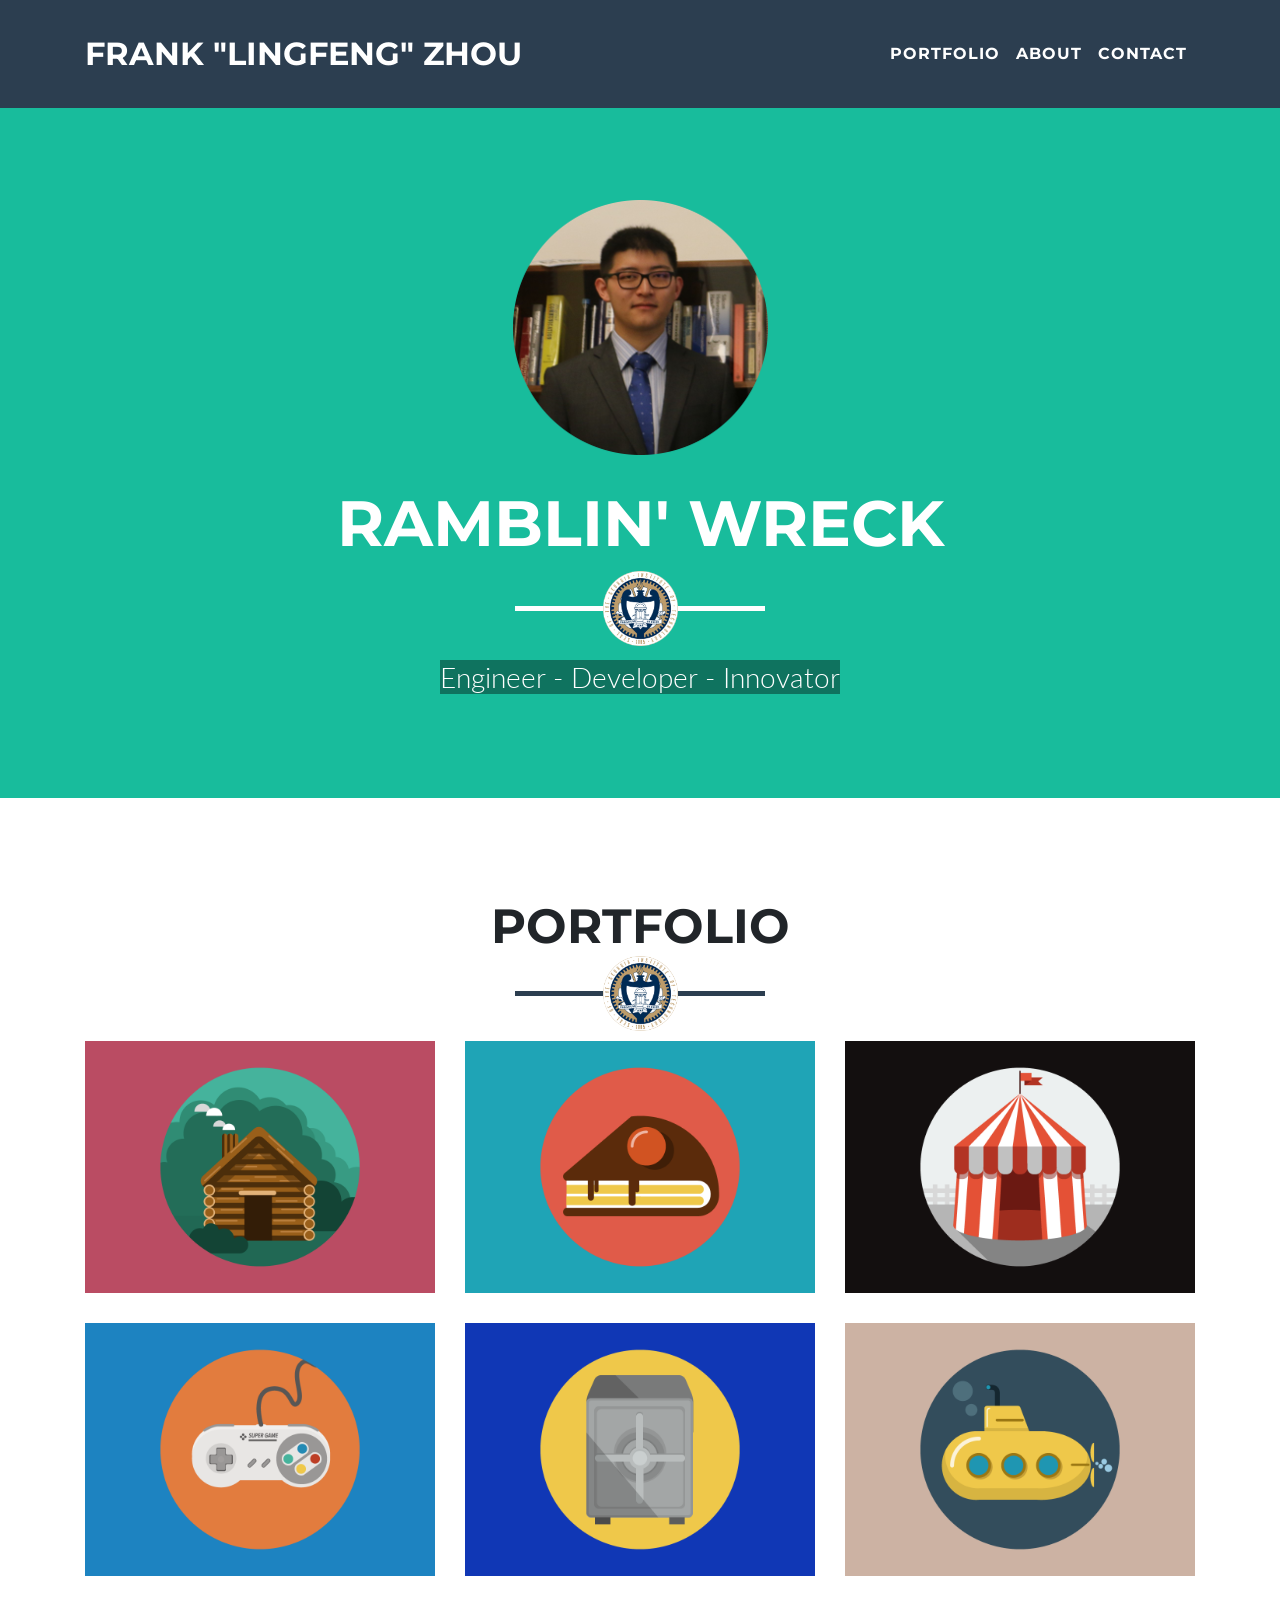
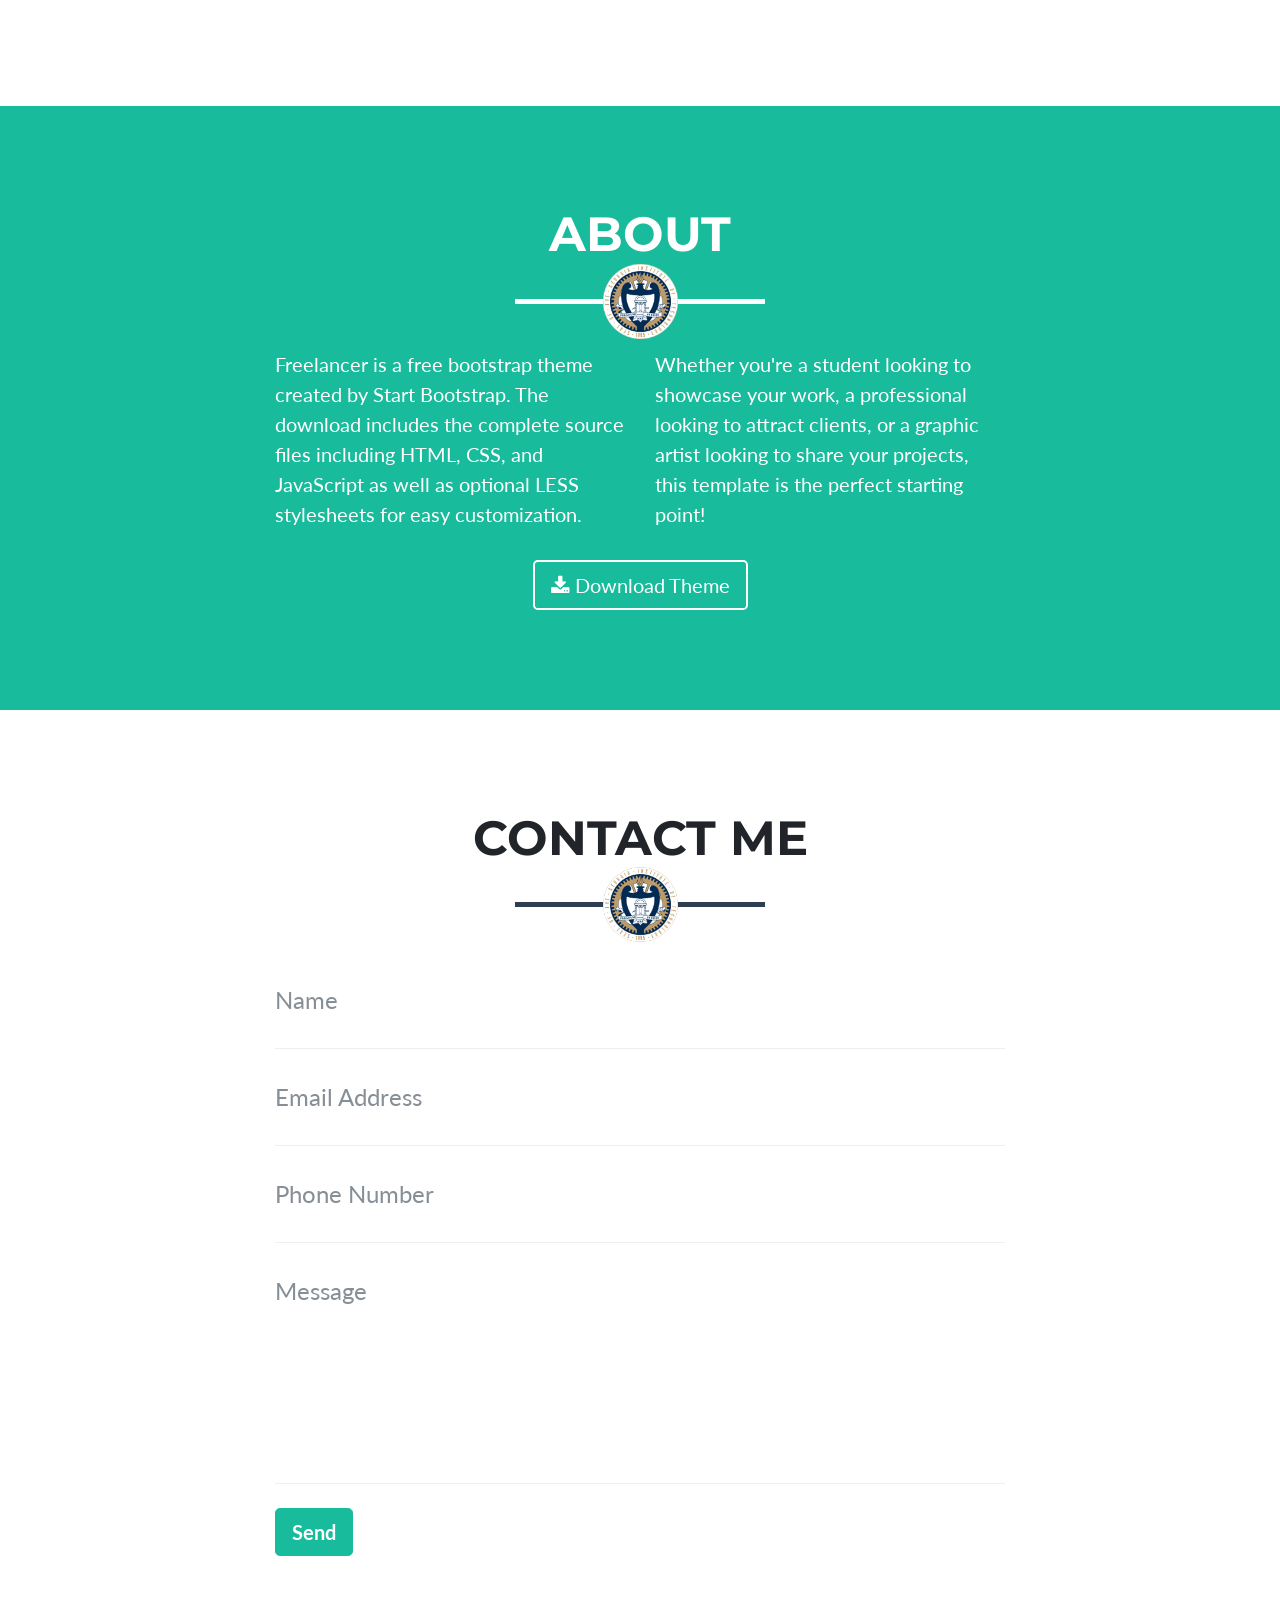
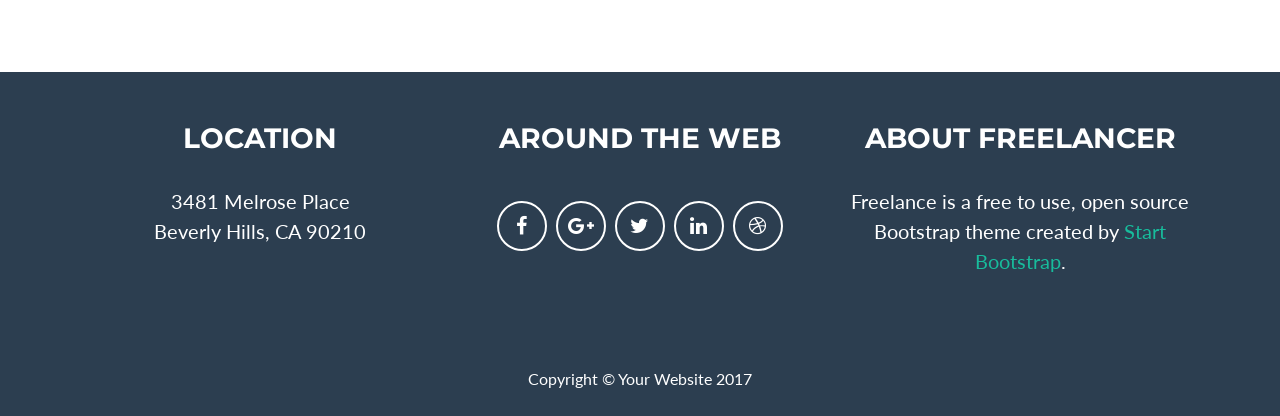
==== commit f802d7f3: "style adjustments" ====
--- a/index.html
+++ b/index.html
@@ -57,7 +57,7 @@
         <div class="intro-text">
           <span class="name">Ramblin' Wreck</span>
           <hr class="star-light">
-          <span class="skills">Engineer - Developer - Innovator</span>
+          <span class="skills">  Engineer - Developer - Innovator  </span>
         </div>
       </div>
     </header>
--- a/css/freelancer.css
+++ b/css/freelancer.css
@@ -184,7 +184,8 @@
     header.masthead .intro-text .name {
       font-size: 4.00em; }
     header.masthead .intro-text .skills {
-      font-size: 1.75em; } }
+      font-size: 1.75em;
+      background-color: #00000064; } }
 
 #portfolio .portfolio-item {
   right: 0;
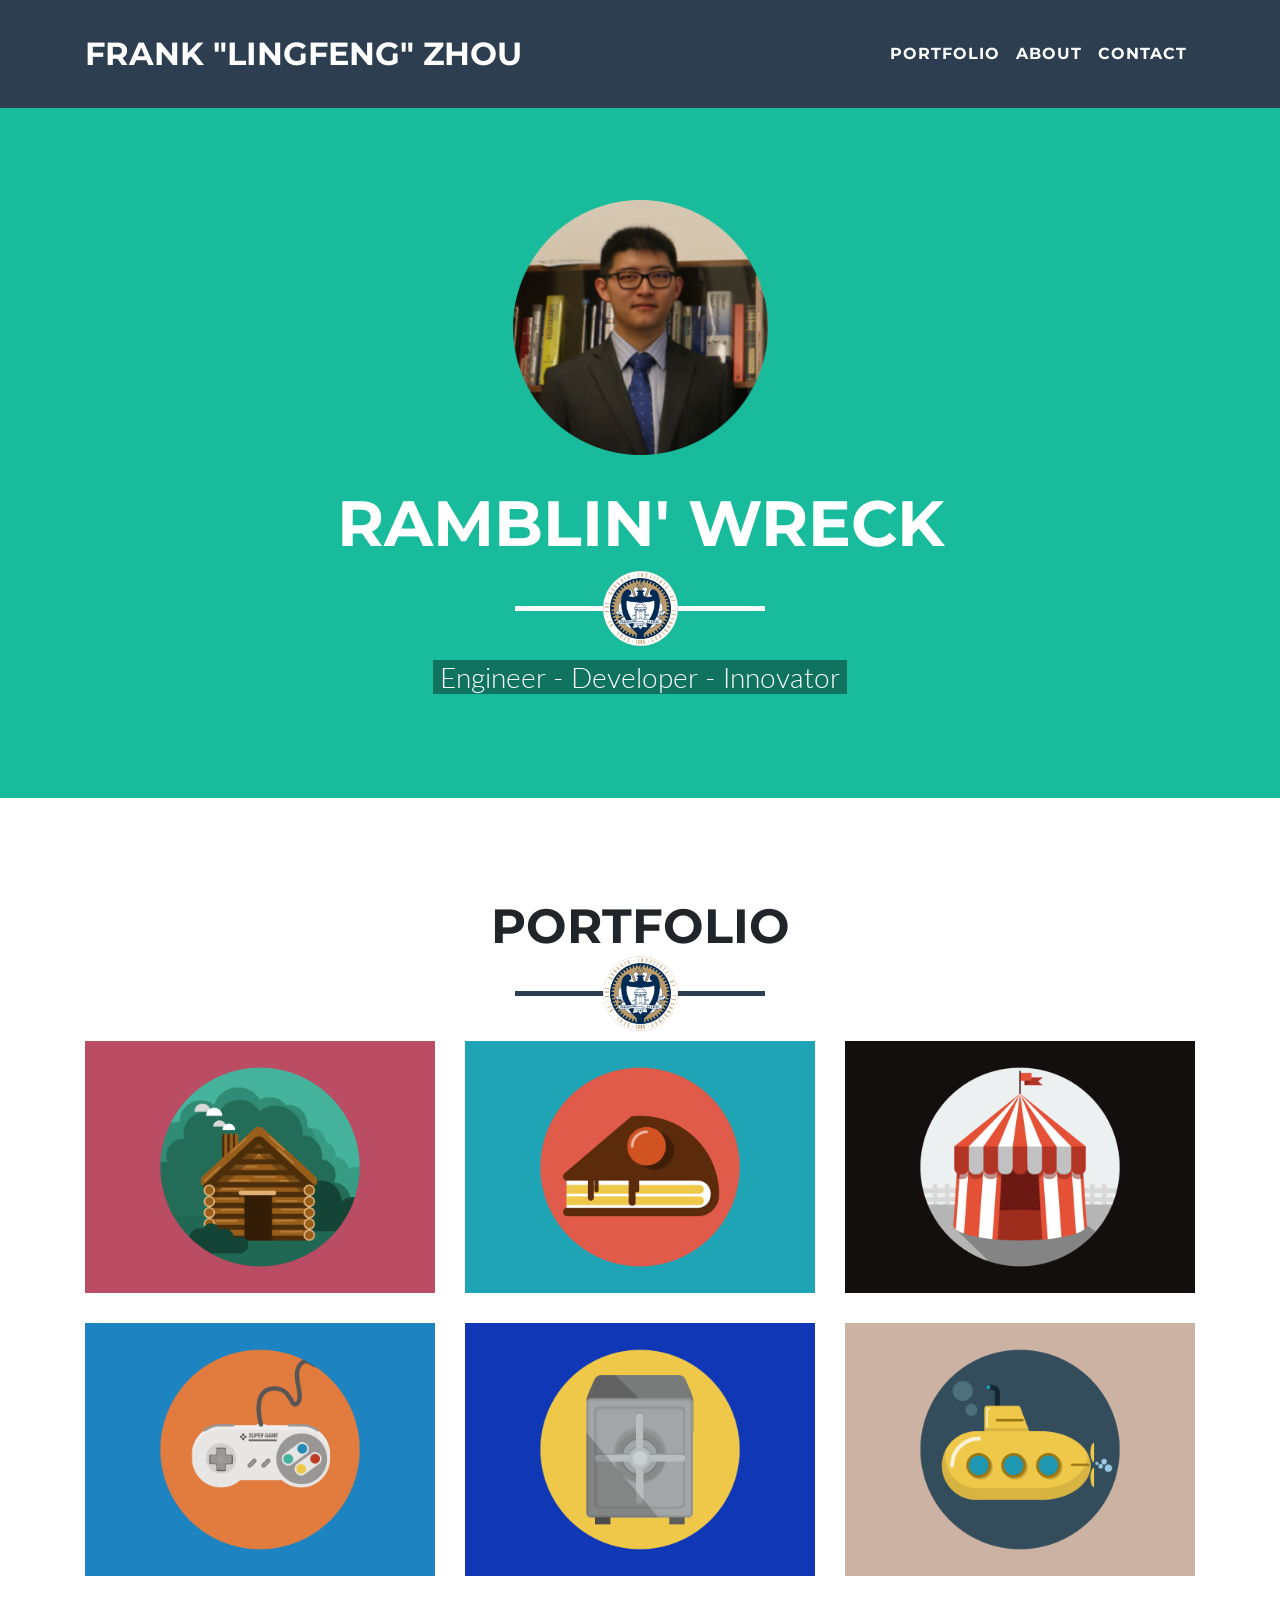
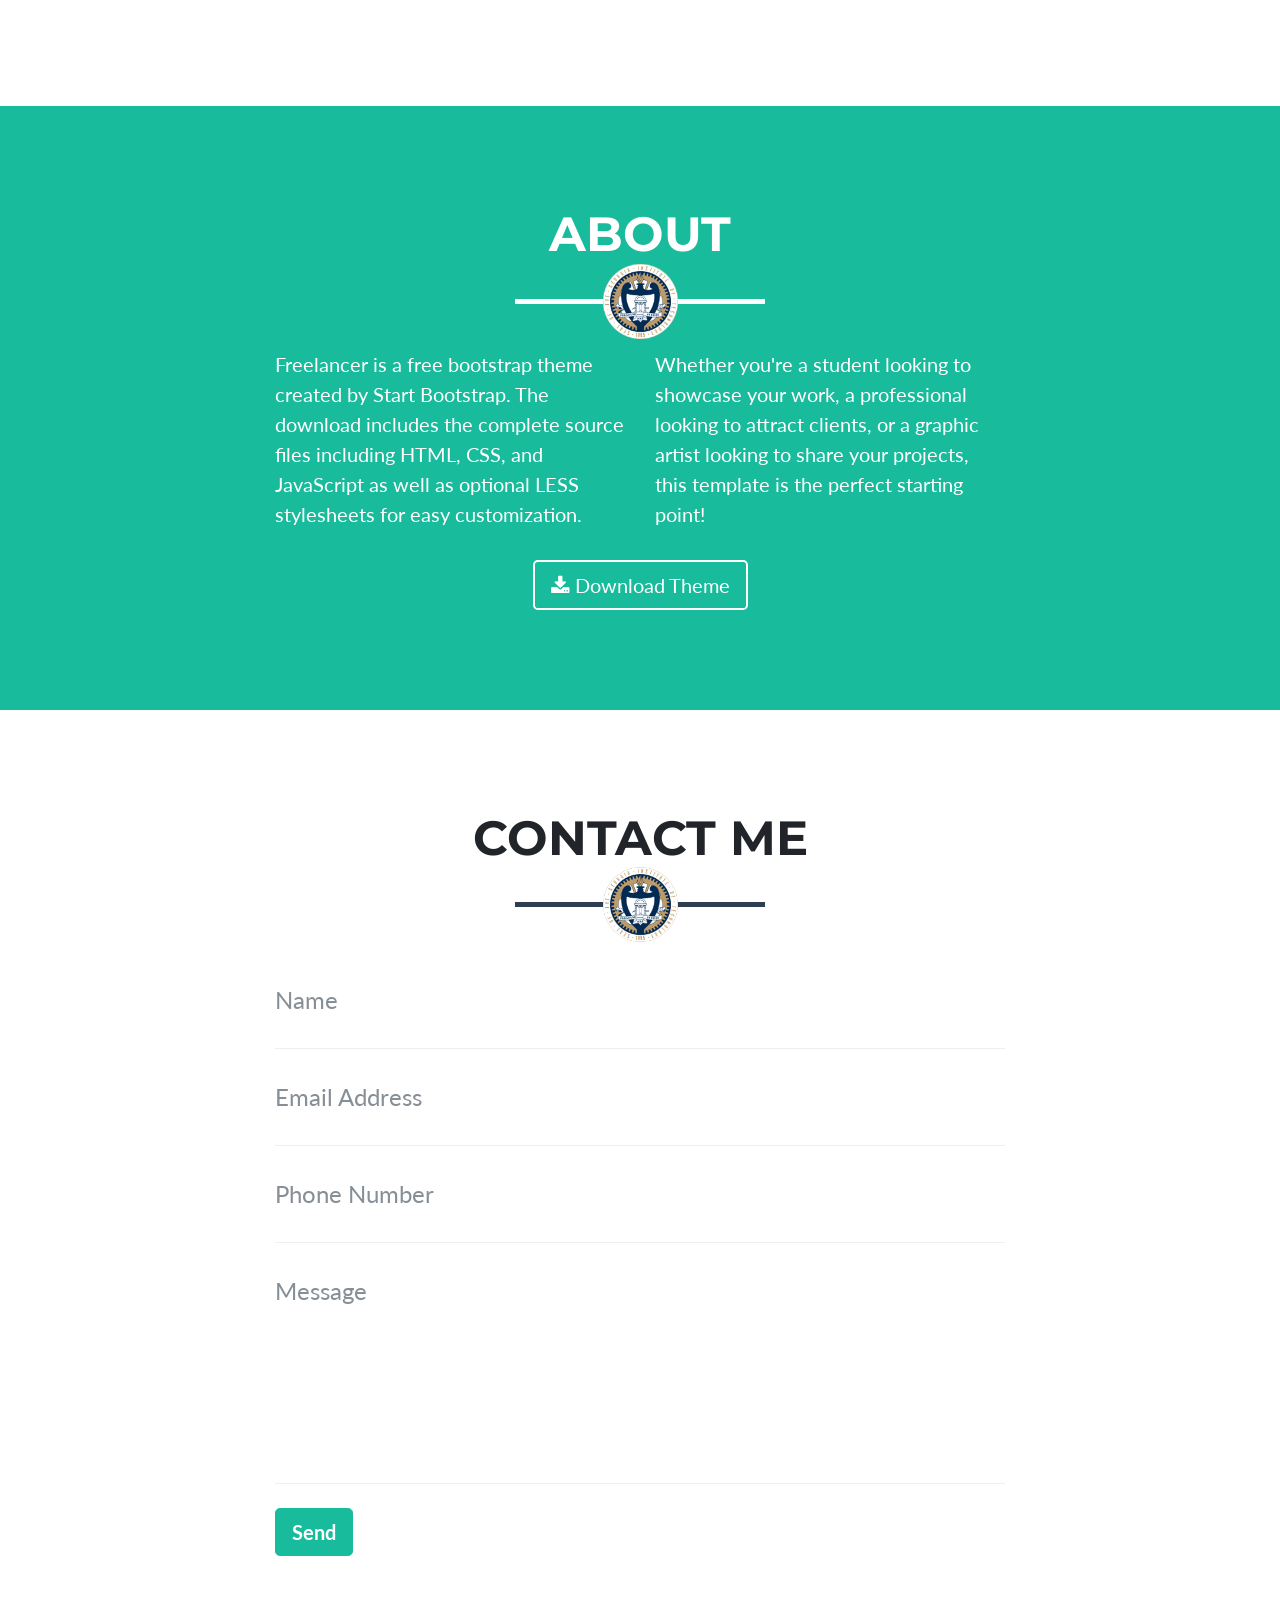
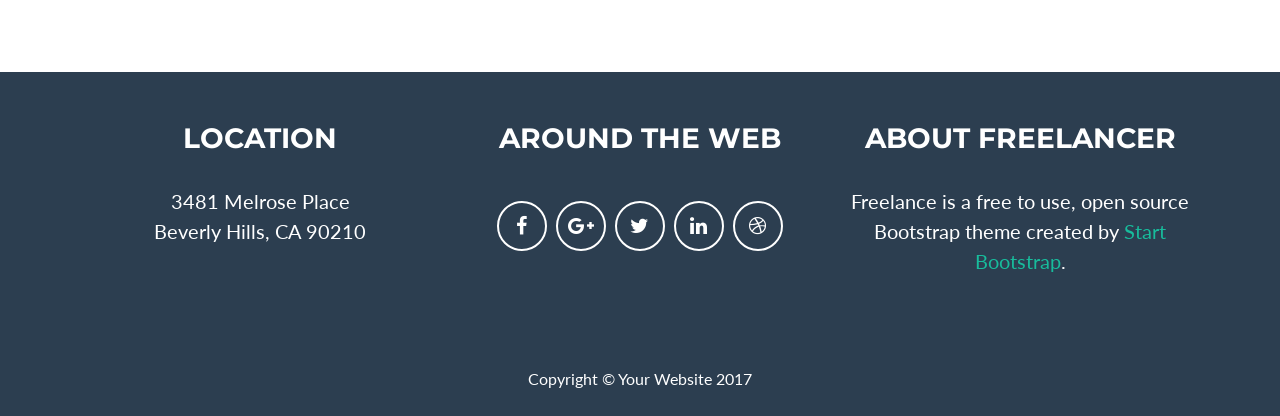
==== commit 1f212221: "style fixes / changes" ====
--- a/index.html
+++ b/index.html
@@ -57,7 +57,7 @@
         <div class="intro-text">
           <span class="name">Ramblin' Wreck</span>
           <hr class="star-light">
-          <span class="skills">  Engineer - Developer - Innovator  </span>
+          <span class="skills">Engineer - Developer - Innovator</span>
         </div>
       </div>
     </header>
--- a/css/freelancer.css
+++ b/css/freelancer.css
@@ -185,7 +185,9 @@
       font-size: 4.00em; }
     header.masthead .intro-text .skills {
       font-size: 1.75em;
-      background-color: #00000064; } }
+      background-color: #00000064;
+      padding-left: 0.25em;
+      padding-right: 0.25em; } }
 
 #portfolio .portfolio-item {
   right: 0;
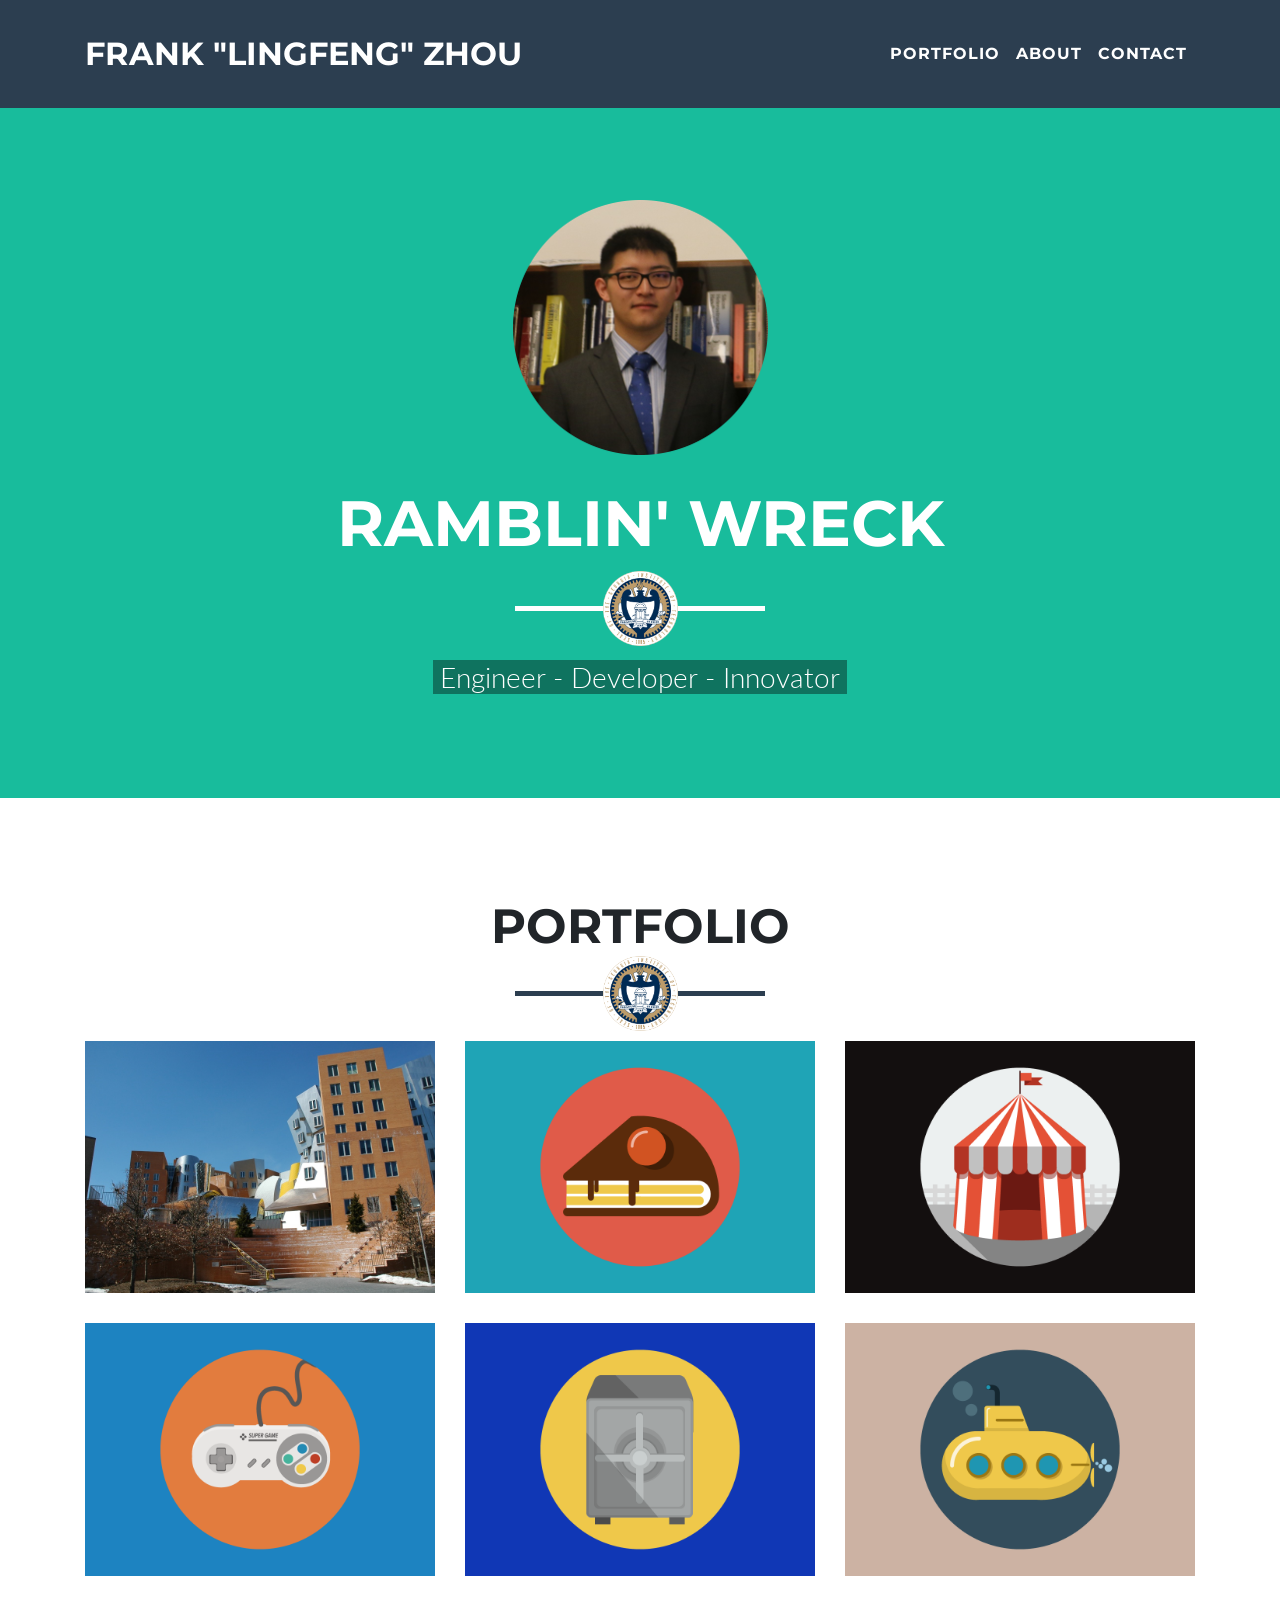
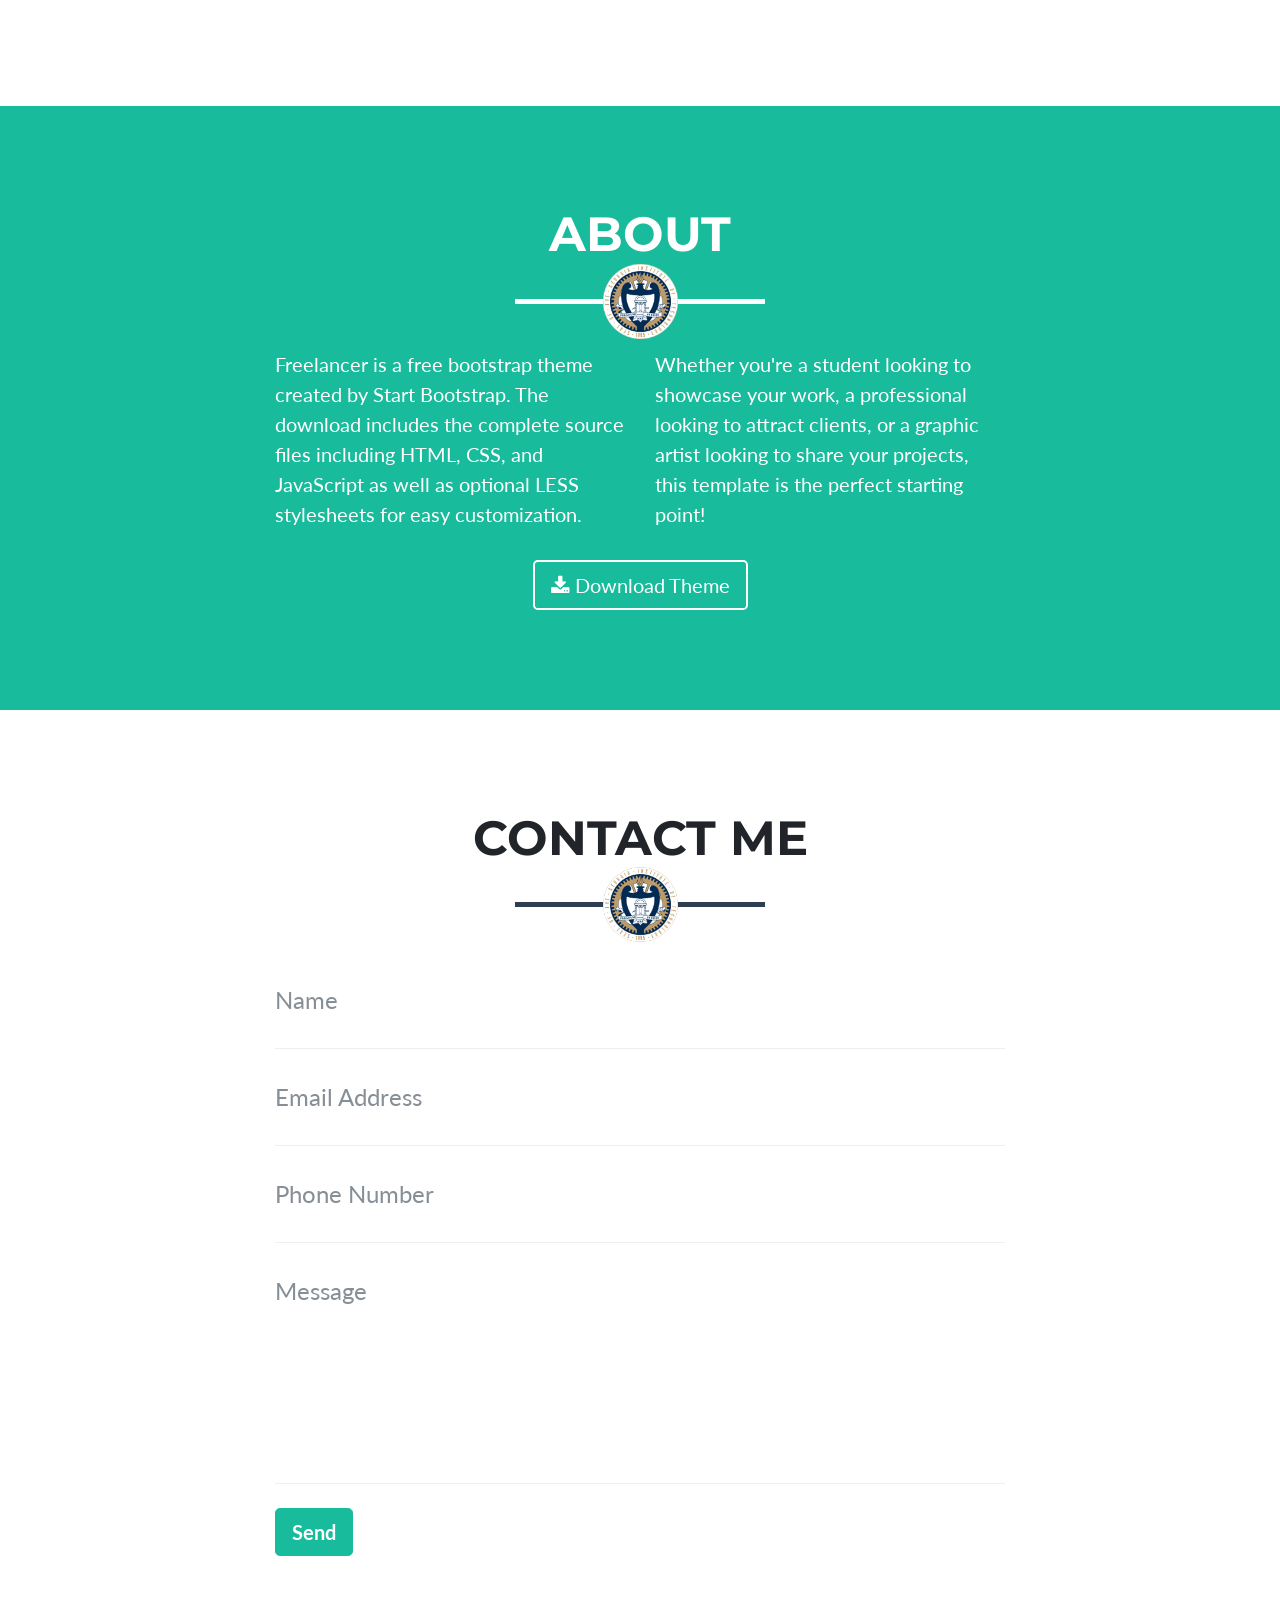
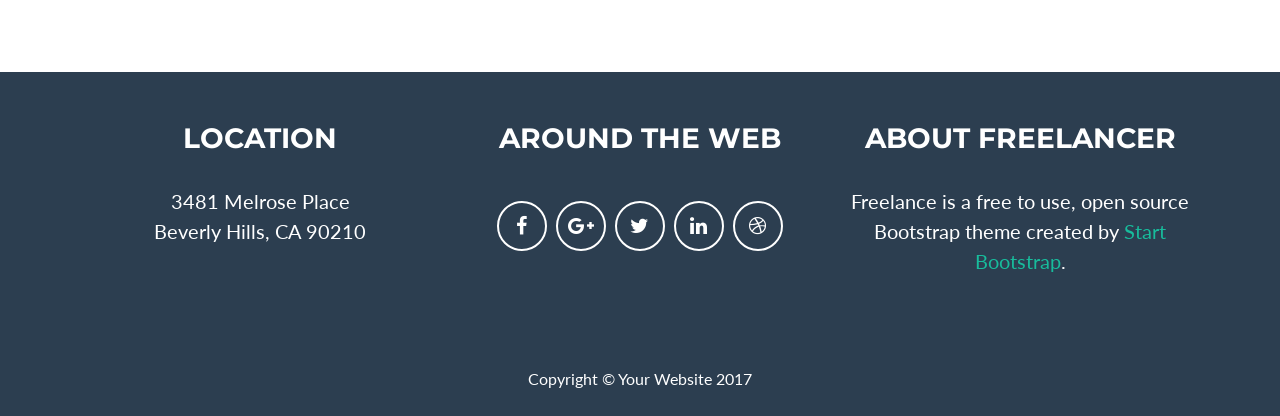
==== commit 5ca682fe: "Initial Portfolio Changes" ====
--- a/index.html
+++ b/index.html
@@ -75,7 +75,7 @@
                   <i class="fa fa-search-plus fa-3x"></i>
                 </div>
               </div>
-              <img class="img-fluid" src="img/portfolio/cabin.png" alt="">
+              <img class="img-fluid" src="img/portfolio/csail.png" alt="">
             </a>
           </div>
           <div class="col-sm-4 portfolio-item">
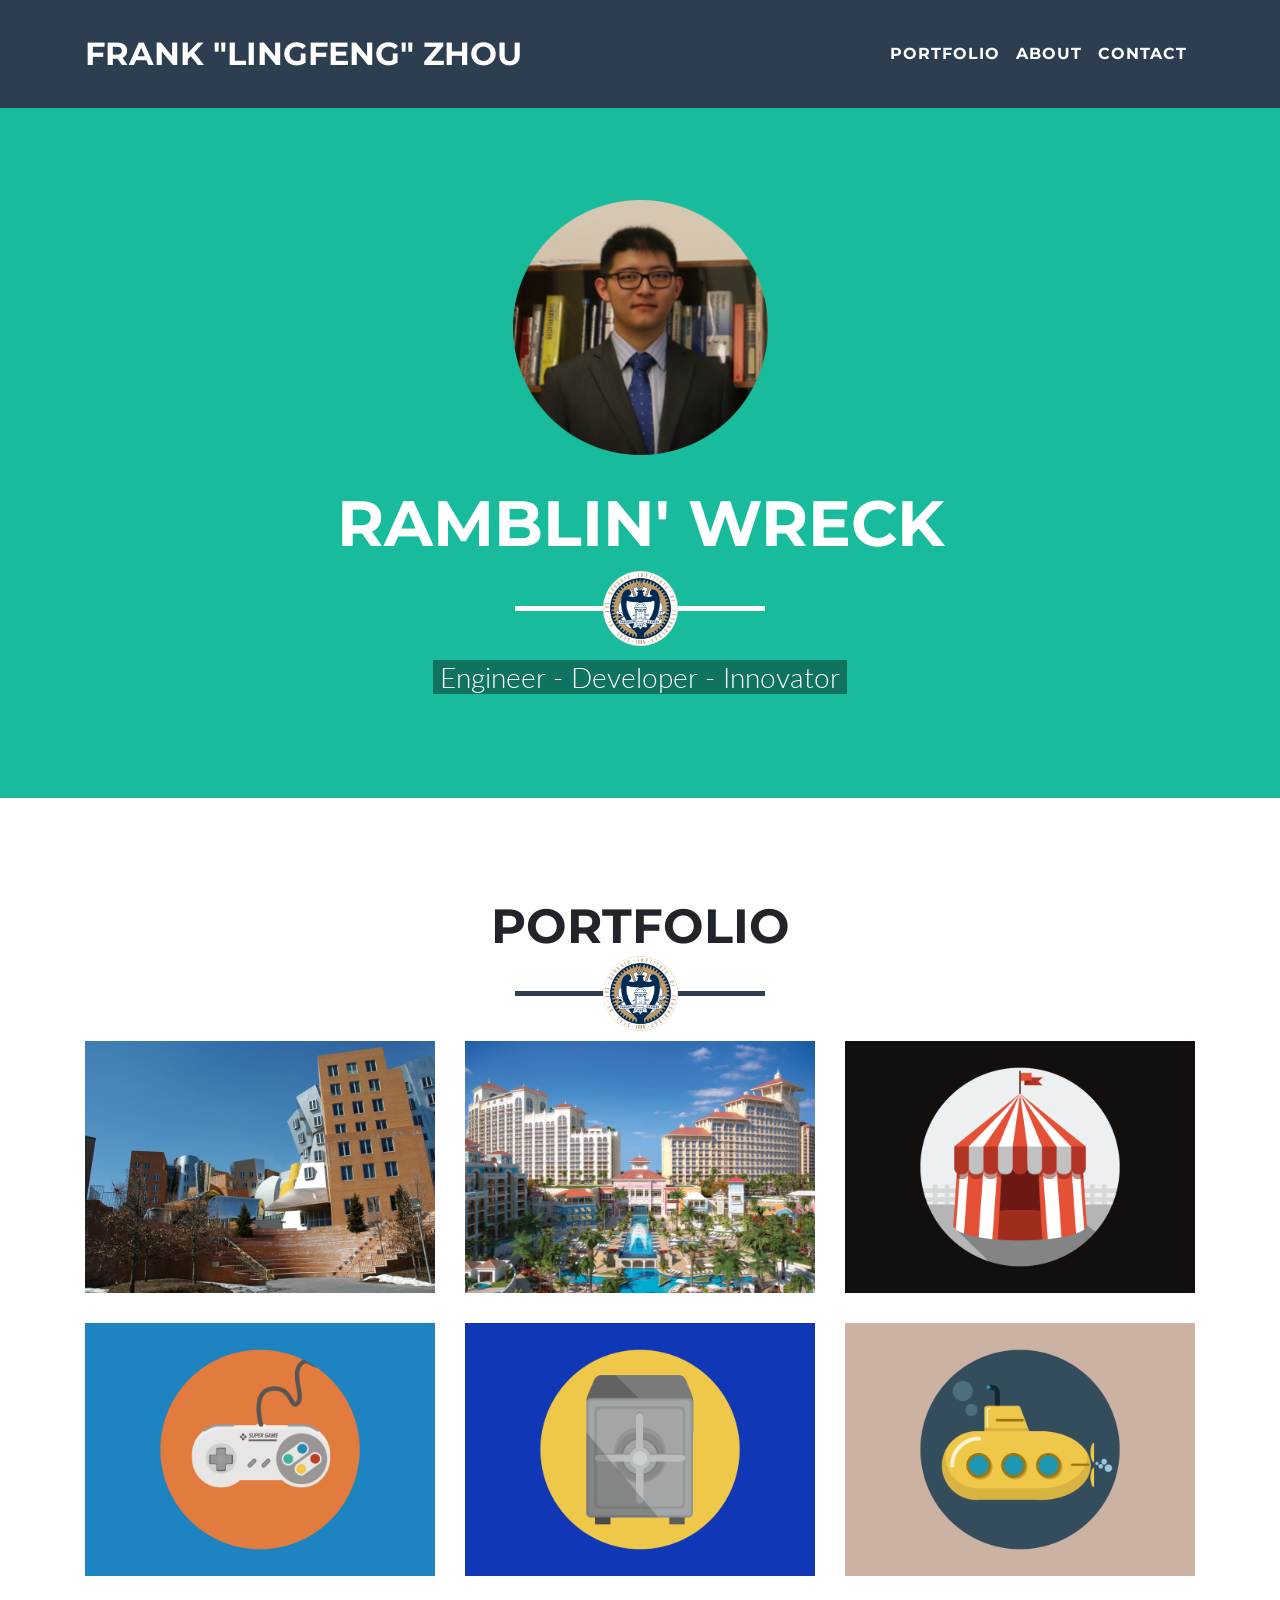
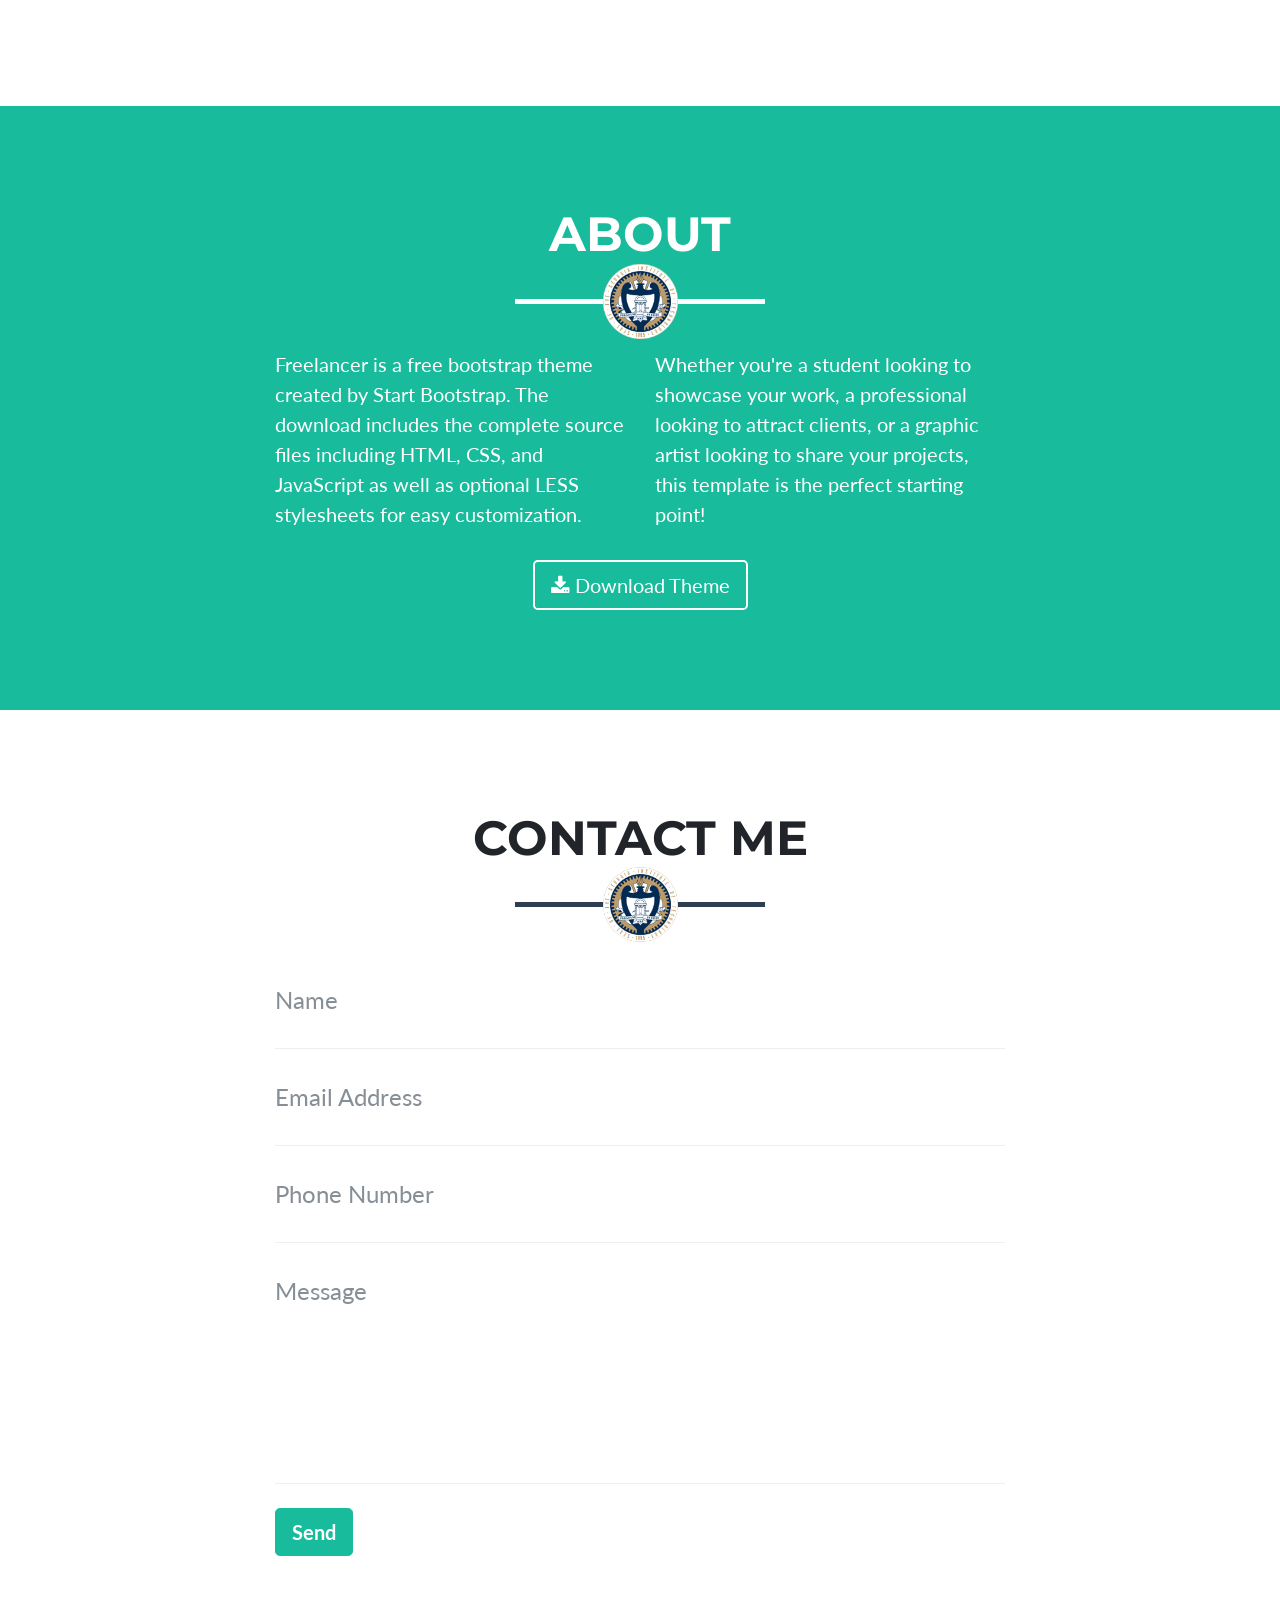
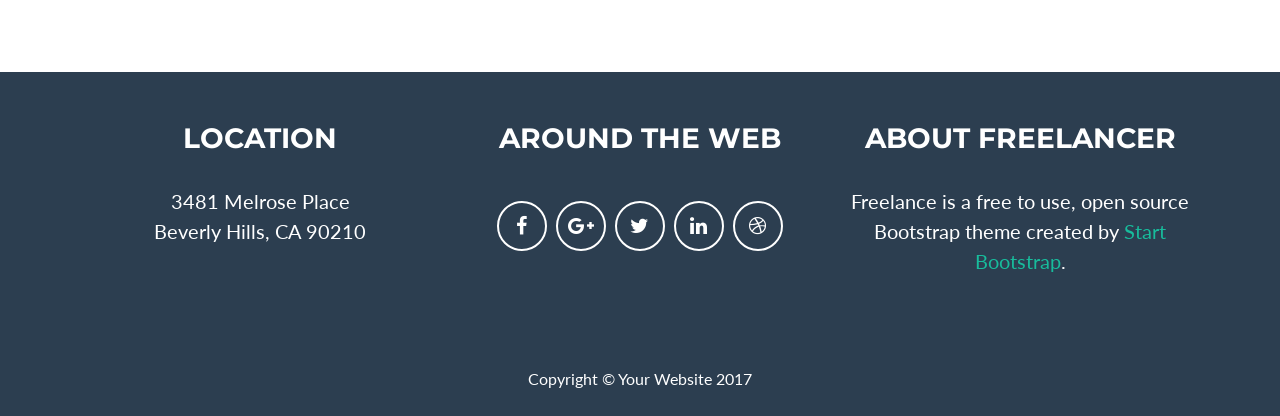
==== commit abcaa754: "Second Added Bahamar Picture" ====
--- a/index.html
+++ b/index.html
@@ -85,7 +85,7 @@
                   <i class="fa fa-search-plus fa-3x"></i>
                 </div>
               </div>
-              <img class="img-fluid" src="img/portfolio/cake.png" alt="">
+              <img class="img-fluid" src="img/portfolio/bahamar.png" alt="">
             </a>
           </div>
           <div class="col-sm-4 portfolio-item">
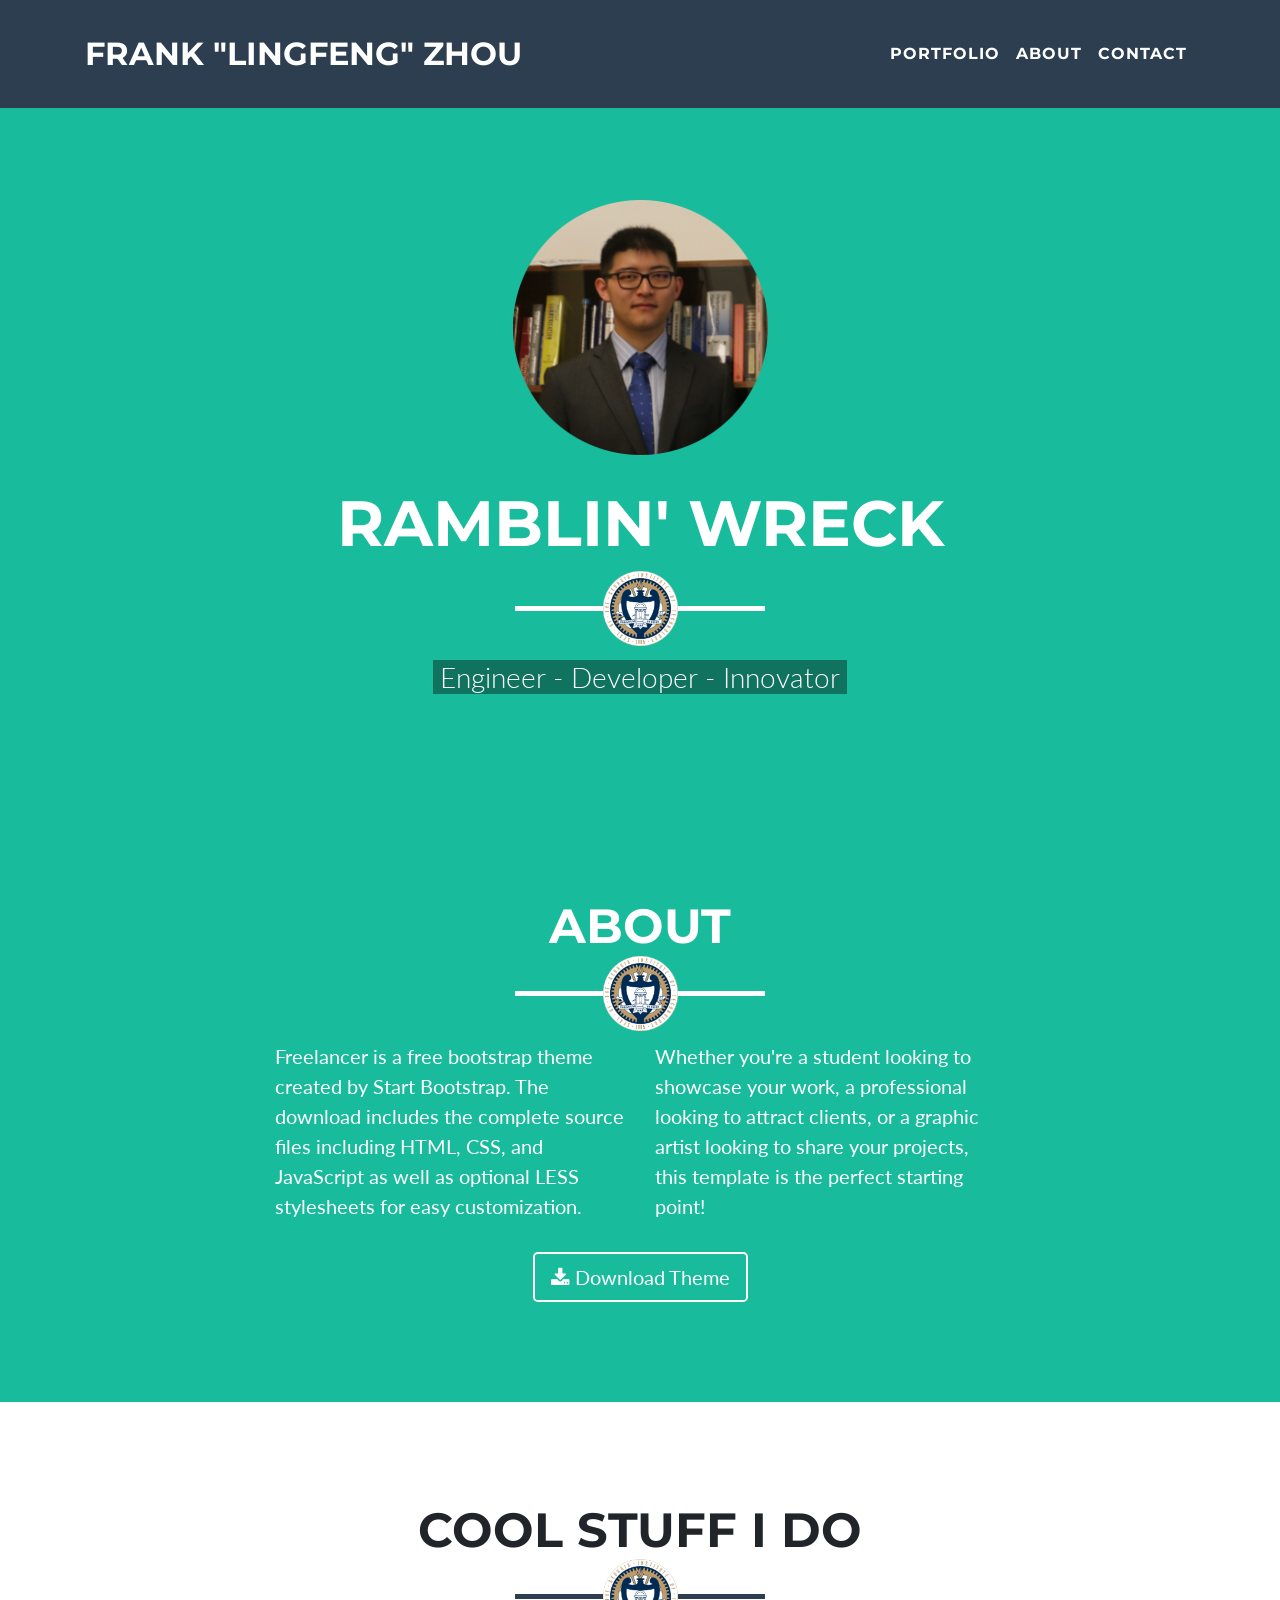
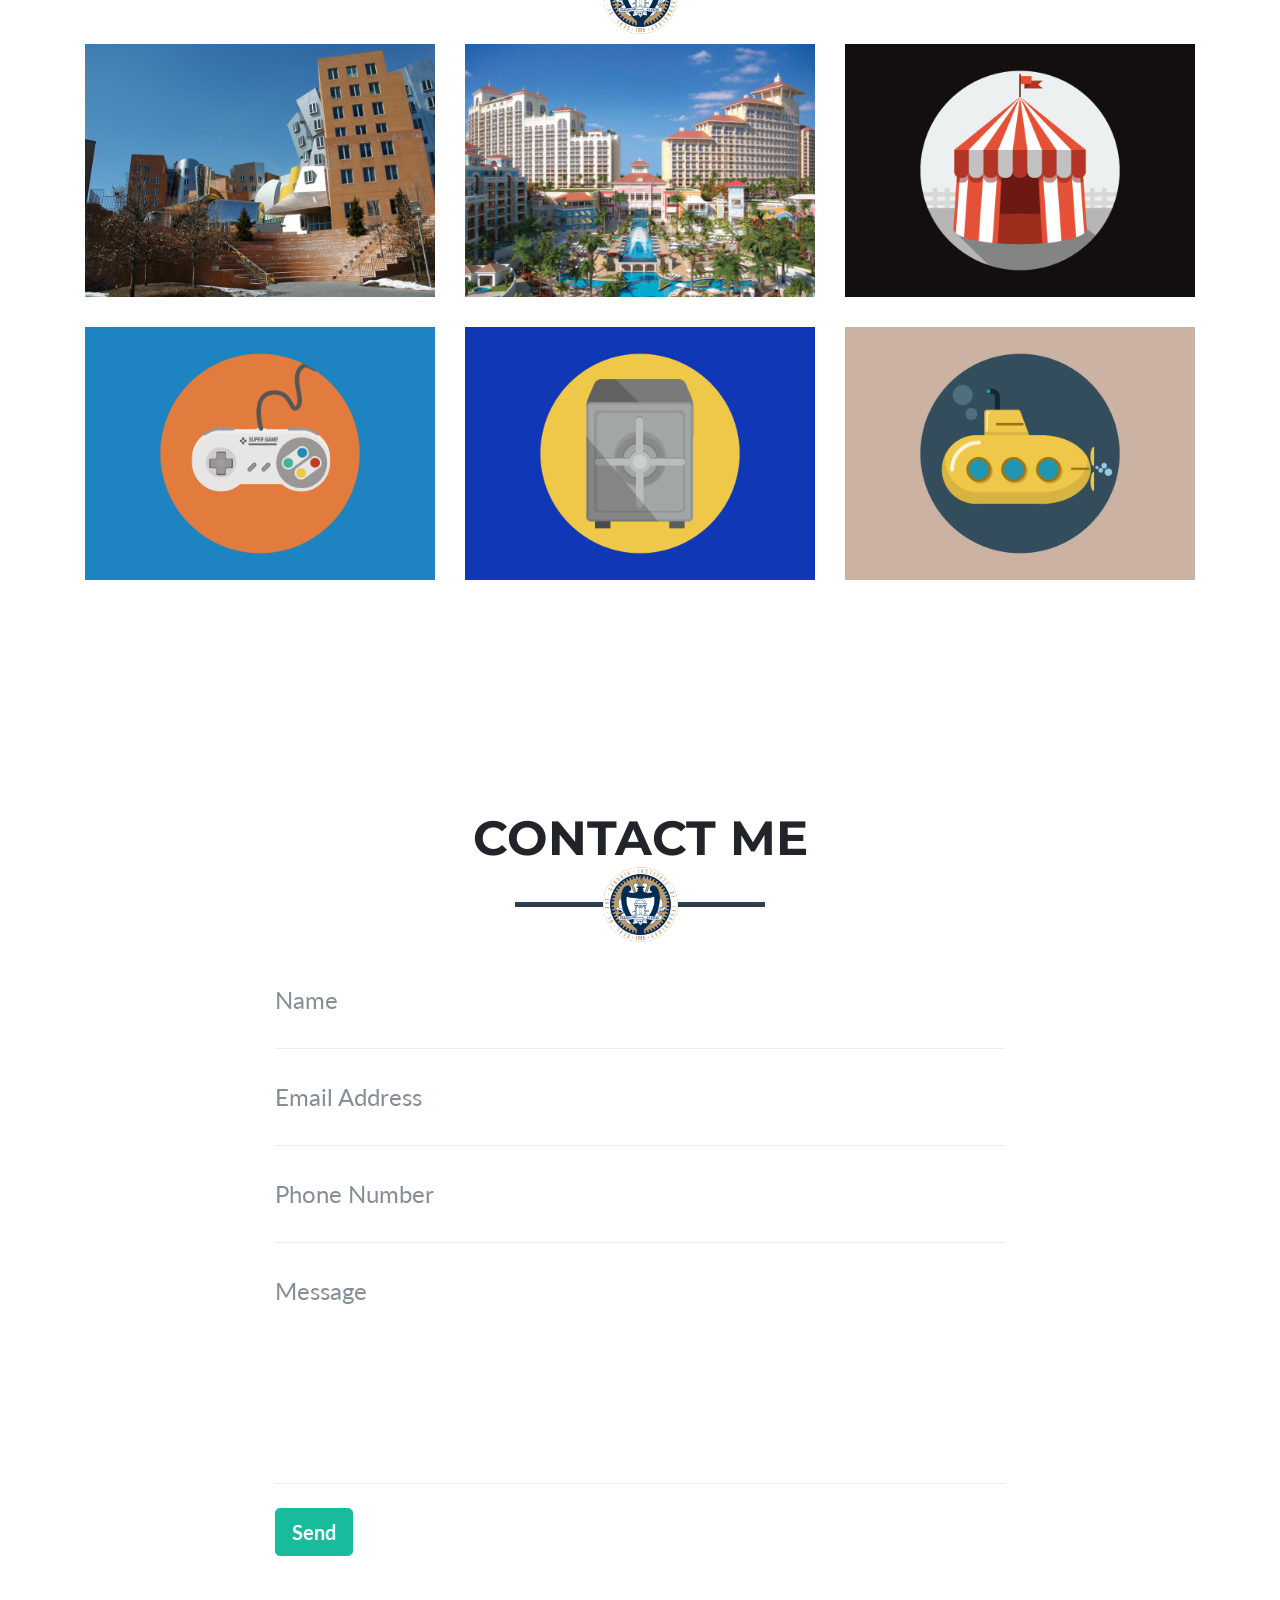
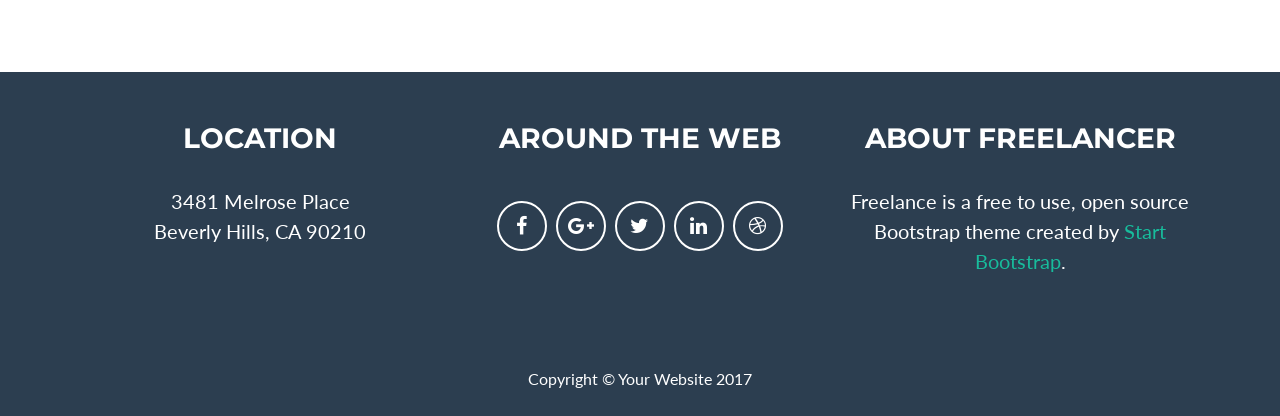
==== commit 41df939a: "Text and formatting changes." ====
--- a/index.html
+++ b/index.html
@@ -62,76 +62,6 @@
       </div>
     </header>
 
-    <!-- Portfolio Grid Section -->
-    <section id="portfolio">
-      <div class="container">
-        <h2 class="text-center">Portfolio</h2>
-        <hr class="star-primary">
-        <div class="row">
-          <div class="col-sm-4 portfolio-item">
-            <a class="portfolio-link" href="#portfolioModal1" data-toggle="modal">
-              <div class="caption">
-                <div class="caption-content">
-                  <i class="fa fa-search-plus fa-3x"></i>
-                </div>
-              </div>
-              <img class="img-fluid" src="img/portfolio/csail.png" alt="">
-            </a>
-          </div>
-          <div class="col-sm-4 portfolio-item">
-            <a class="portfolio-link" href="#portfolioModal2" data-toggle="modal">
-              <div class="caption">
-                <div class="caption-content">
-                  <i class="fa fa-search-plus fa-3x"></i>
-                </div>
-              </div>
-              <img class="img-fluid" src="img/portfolio/bahamar.png" alt="">
-            </a>
-          </div>
-          <div class="col-sm-4 portfolio-item">
-            <a class="portfolio-link" href="#portfolioModal3" data-toggle="modal">
-              <div class="caption">
-                <div class="caption-content">
-                  <i class="fa fa-search-plus fa-3x"></i>
-                </div>
-              </div>
-              <img class="img-fluid" src="img/portfolio/circus.png" alt="">
-            </a>
-          </div>
-          <div class="col-sm-4 portfolio-item">
-            <a class="portfolio-link" href="#portfolioModal4" data-toggle="modal">
-              <div class="caption">
-                <div class="caption-content">
-                  <i class="fa fa-search-plus fa-3x"></i>
-                </div>
-              </div>
-              <img class="img-fluid" src="img/portfolio/game.png" alt="">
-            </a>
-          </div>
-          <div class="col-sm-4 portfolio-item">
-            <a class="portfolio-link" href="#portfolioModal5" data-toggle="modal">
-              <div class="caption">
-                <div class="caption-content">
-                  <i class="fa fa-search-plus fa-3x"></i>
-                </div>
-              </div>
-              <img class="img-fluid" src="img/portfolio/safe.png" alt="">
-            </a>
-          </div>
-          <div class="col-sm-4 portfolio-item">
-            <a class="portfolio-link" href="#portfolioModal6" data-toggle="modal">
-              <div class="caption">
-                <div class="caption-content">
-                  <i class="fa fa-search-plus fa-3x"></i>
-                </div>
-              </div>
-              <img class="img-fluid" src="img/portfolio/submarine.png" alt="">
-            </a>
-          </div>
-        </div>
-      </div>
-    </section>
-
     <!-- About Section -->
     <section class="success" id="about">
       <div class="container">
@@ -148,6 +78,76 @@
             <a href="#" class="btn btn-lg btn-outline">
               <i class="fa fa-download"></i>
               Download Theme
+            </a>
+          </div>
+        </div>
+      </div>
+    </section>
+
+    <!-- Portfolio Grid Section -->
+    <section id="portfolio">
+      <div class="container">
+        <h2 class="text-center">Cool Stuff I Do</h2>
+        <hr class="star-primary">
+        <div class="row">
+          <div class="col-sm-4 portfolio-item">
+            <a class="portfolio-link" href="#portfolioModal1" data-toggle="modal">
+              <div class="caption">
+                <div class="caption-content">
+                  <i class="fa fa-search-plus fa-3x"></i>
+                </div>
+              </div>
+              <img class="img-fluid" src="img/portfolio/csail.png" alt="">
+            </a>
+          </div>
+          <div class="col-sm-4 portfolio-item">
+            <a class="portfolio-link" href="#portfolioModal2" data-toggle="modal">
+              <div class="caption">
+                <div class="caption-content">
+                  <i class="fa fa-search-plus fa-3x"></i>
+                </div>
+              </div>
+              <img class="img-fluid" src="img/portfolio/bahamar.png" alt="">
+            </a>
+          </div>
+          <div class="col-sm-4 portfolio-item">
+            <a class="portfolio-link" href="#portfolioModal3" data-toggle="modal">
+              <div class="caption">
+                <div class="caption-content">
+                  <i class="fa fa-search-plus fa-3x"></i>
+                </div>
+              </div>
+              <img class="img-fluid" src="img/portfolio/circus.png" alt="">
+            </a>
+          </div>
+          <div class="col-sm-4 portfolio-item">
+            <a class="portfolio-link" href="#portfolioModal4" data-toggle="modal">
+              <div class="caption">
+                <div class="caption-content">
+                  <i class="fa fa-search-plus fa-3x"></i>
+                </div>
+              </div>
+              <img class="img-fluid" src="img/portfolio/game.png" alt="">
+            </a>
+          </div>
+          <div class="col-sm-4 portfolio-item">
+            <a class="portfolio-link" href="#portfolioModal5" data-toggle="modal">
+              <div class="caption">
+                <div class="caption-content">
+                  <i class="fa fa-search-plus fa-3x"></i>
+                </div>
+              </div>
+              <img class="img-fluid" src="img/portfolio/safe.png" alt="">
+            </a>
+          </div>
+          <div class="col-sm-4 portfolio-item">
+            <a class="portfolio-link" href="#portfolioModal6" data-toggle="modal">
+              <div class="caption">
+                <div class="caption-content">
+                  <i class="fa fa-search-plus fa-3x"></i>
+                </div>
+              </div>
+              <img class="img-fluid" src="img/portfolio/submarine.png" alt="">
             </a>
           </div>
         </div>
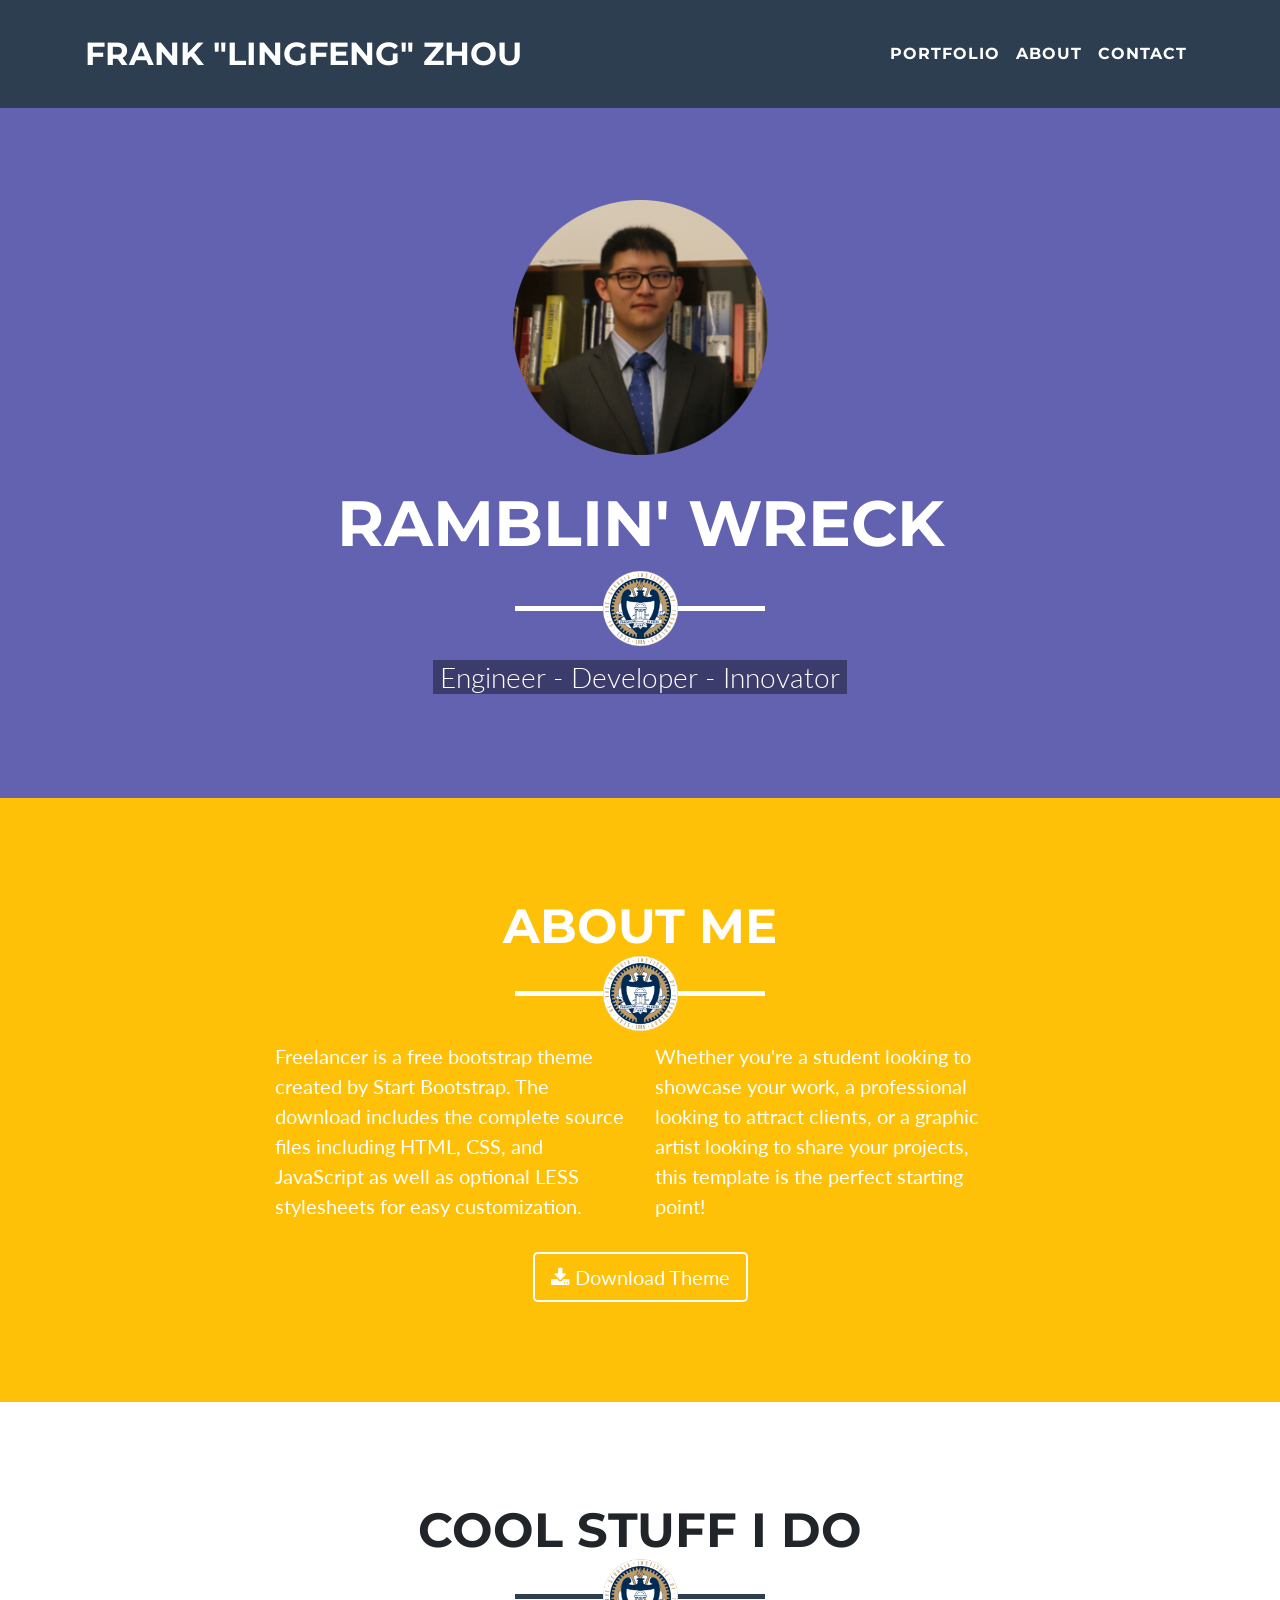
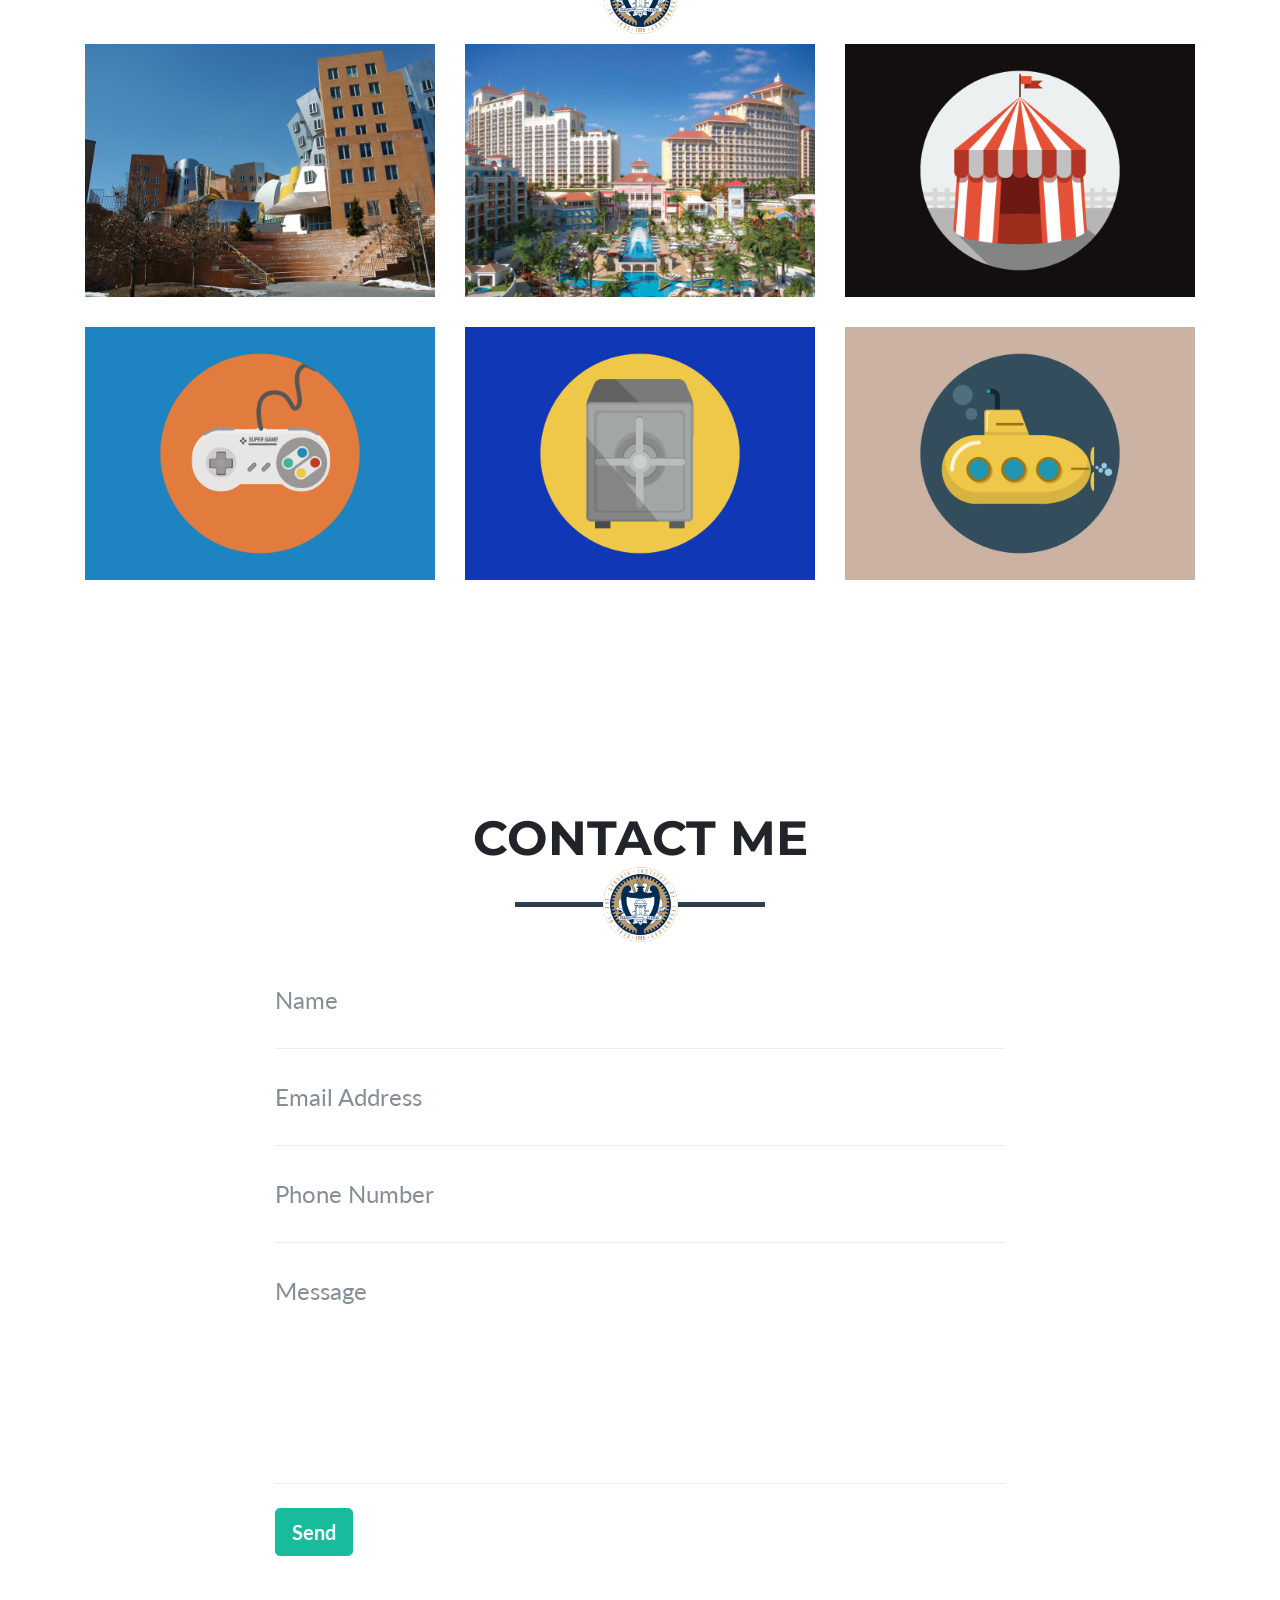
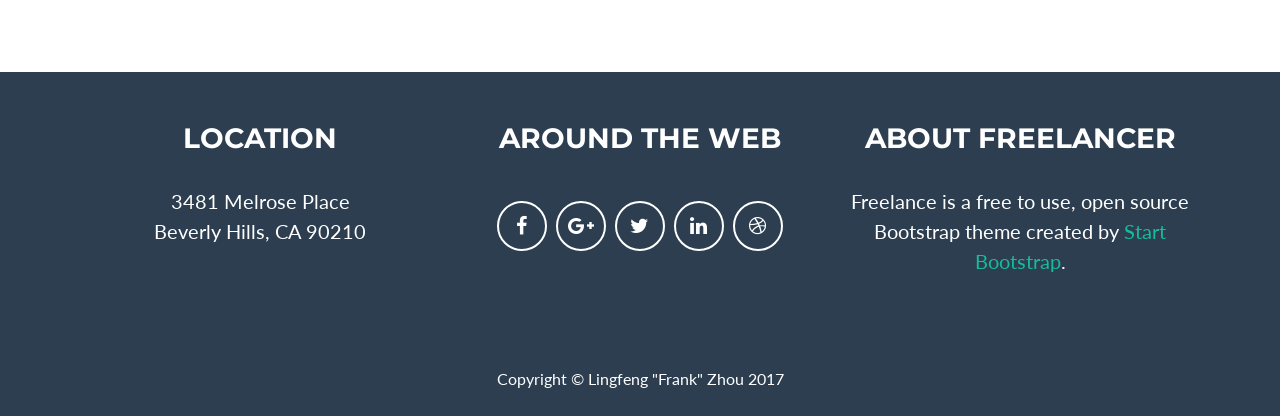
==== commit b55a3d49: "text and img updates" ====
--- a/index.html
+++ b/index.html
@@ -65,7 +65,7 @@
     <!-- About Section -->
     <section class="success" id="about">
       <div class="container">
-        <h2 class="text-center">About</h2>
+        <h2 class="text-center">About Me</h2>
         <hr class="star-light">
         <div class="row">
           <div class="col-lg-4 ml-auto">
@@ -255,7 +255,7 @@
         <div class="container">
           <div class="row">
             <div class="col-lg-12">
-              Copyright &copy; Your Website 2017
+              Copyright &copy; Lingfeng "Frank" Zhou 2017
             </div>
           </div>
         </div>
@@ -284,7 +284,7 @@
                 <div class="modal-body">
                   <h2>Project Title</h2>
                   <hr class="star-primary">
-                  <img class="img-fluid img-centered" src="img/portfolio/cabin.png" alt="">
+                  <img class="img-fluid img-centered" src="img/portfolio/csail.png" alt="">
                   <p>Use this area of the page to describe your project. The icon above is part of a free icon set by
                     <a href="https://sellfy.com/p/8Q9P/jV3VZ/">Flat Icons</a>. On their website, you can download their free set with 16 icons, or you can purchase the entire set with 146 icons for only $12!</p>
                   <ul class="list-inline item-details">
@@ -328,7 +328,7 @@
                 <div class="modal-body">
                   <h2>Project Title</h2>
                   <hr class="star-primary">
-                  <img class="img-fluid img-centered" src="img/portfolio/cake.png" alt="">
+                  <img class="img-fluid img-centered" src="img/portfolio/bahamar.png" alt="">
                   <p>Use this area of the page to describe your project. The icon above is part of a free icon set by
                     <a href="https://sellfy.com/p/8Q9P/jV3VZ/">Flat Icons</a>. On their website, you can download their free set with 16 icons, or you can purchase the entire set with 146 icons for only $12!</p>
                   <ul class="list-inline item-details">
--- a/css/freelancer.css
+++ b/css/freelancer.css
@@ -72,7 +72,10 @@
 
 section.success {
   color: white;
-  background: #18BC9C; }
+  background: #ffc107;
+  background-image: url('../img/about-me-bg.png');
+  background-attachment: fixed;
+  background-size: auto 100%; }
 
 @media (max-width: 767px) {
   section {
@@ -160,7 +163,7 @@
   padding-bottom: 50px;
   text-align: center;
   color: white;
-  background: #18BC9C;
+  background: #6262b1;
   background-image: url('../img/city-pano.png');
   background-attachment: fixed;
   background-size: auto 100%;}
